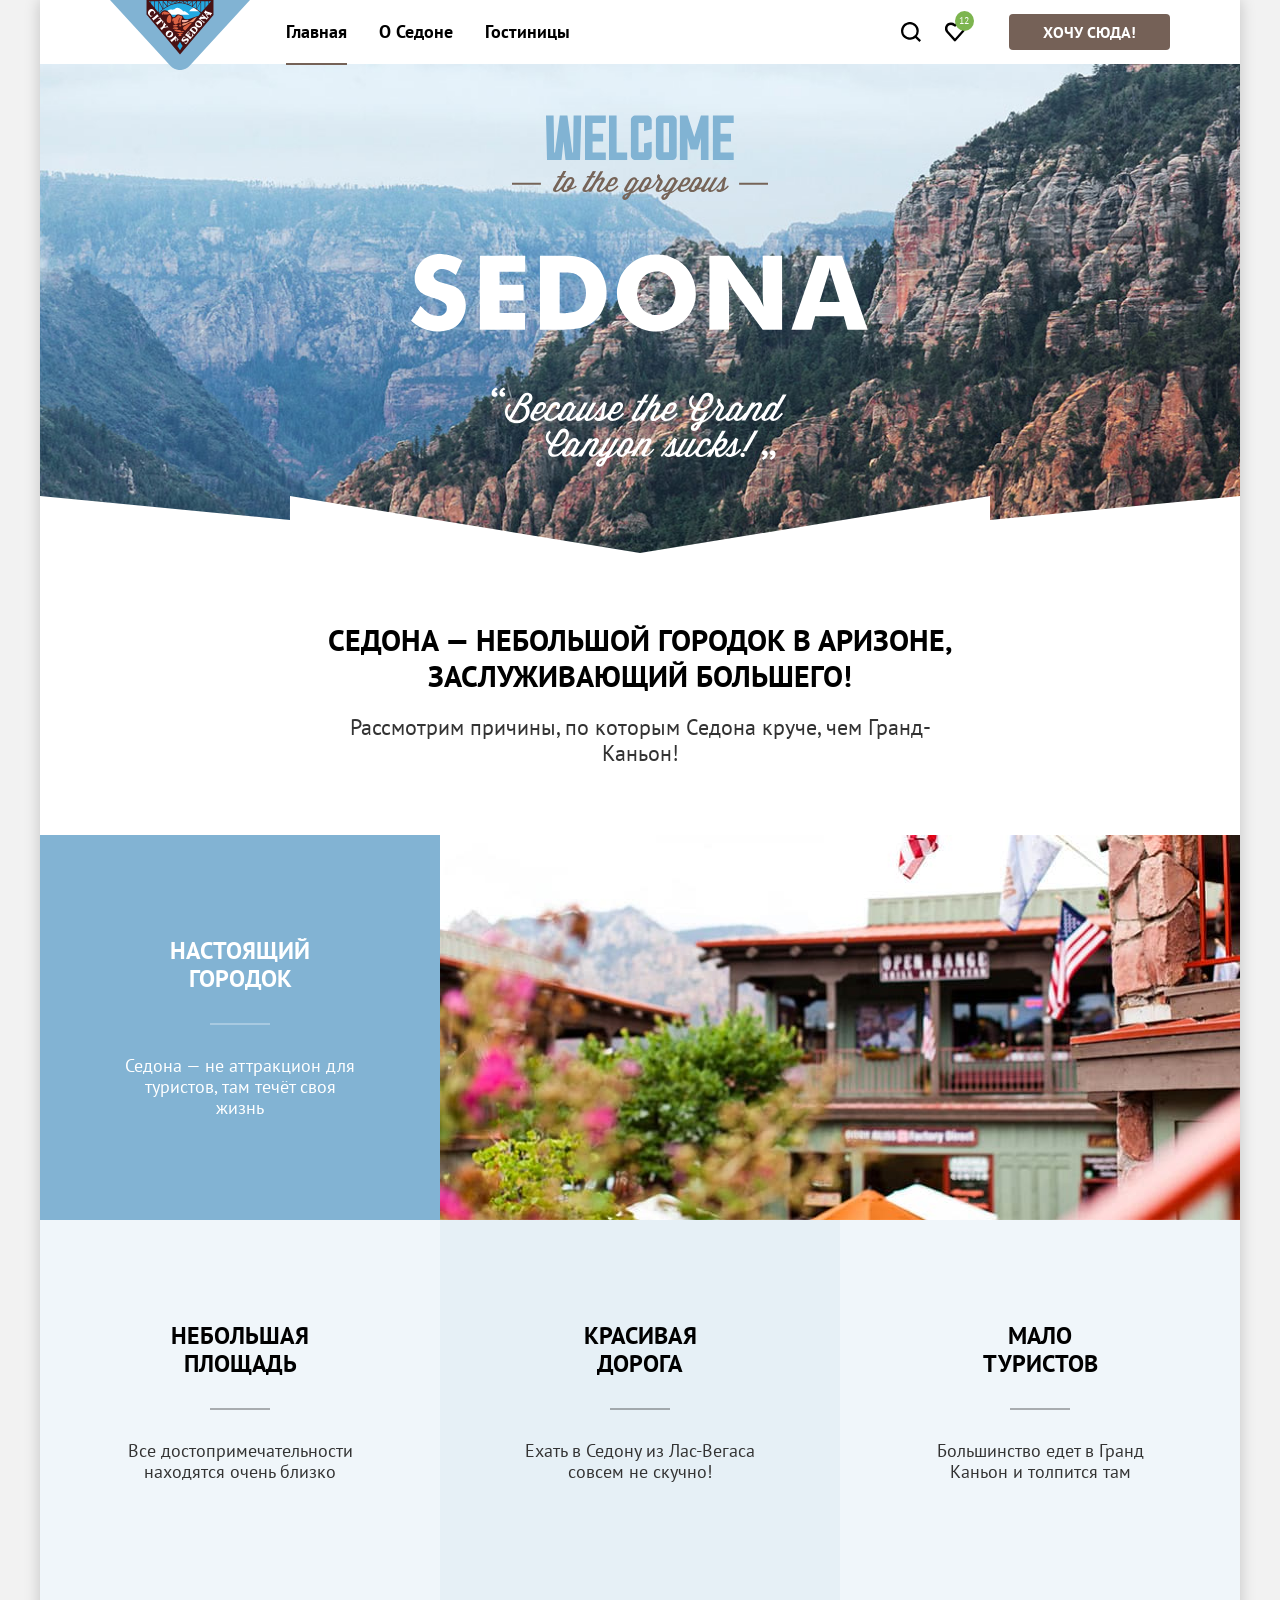
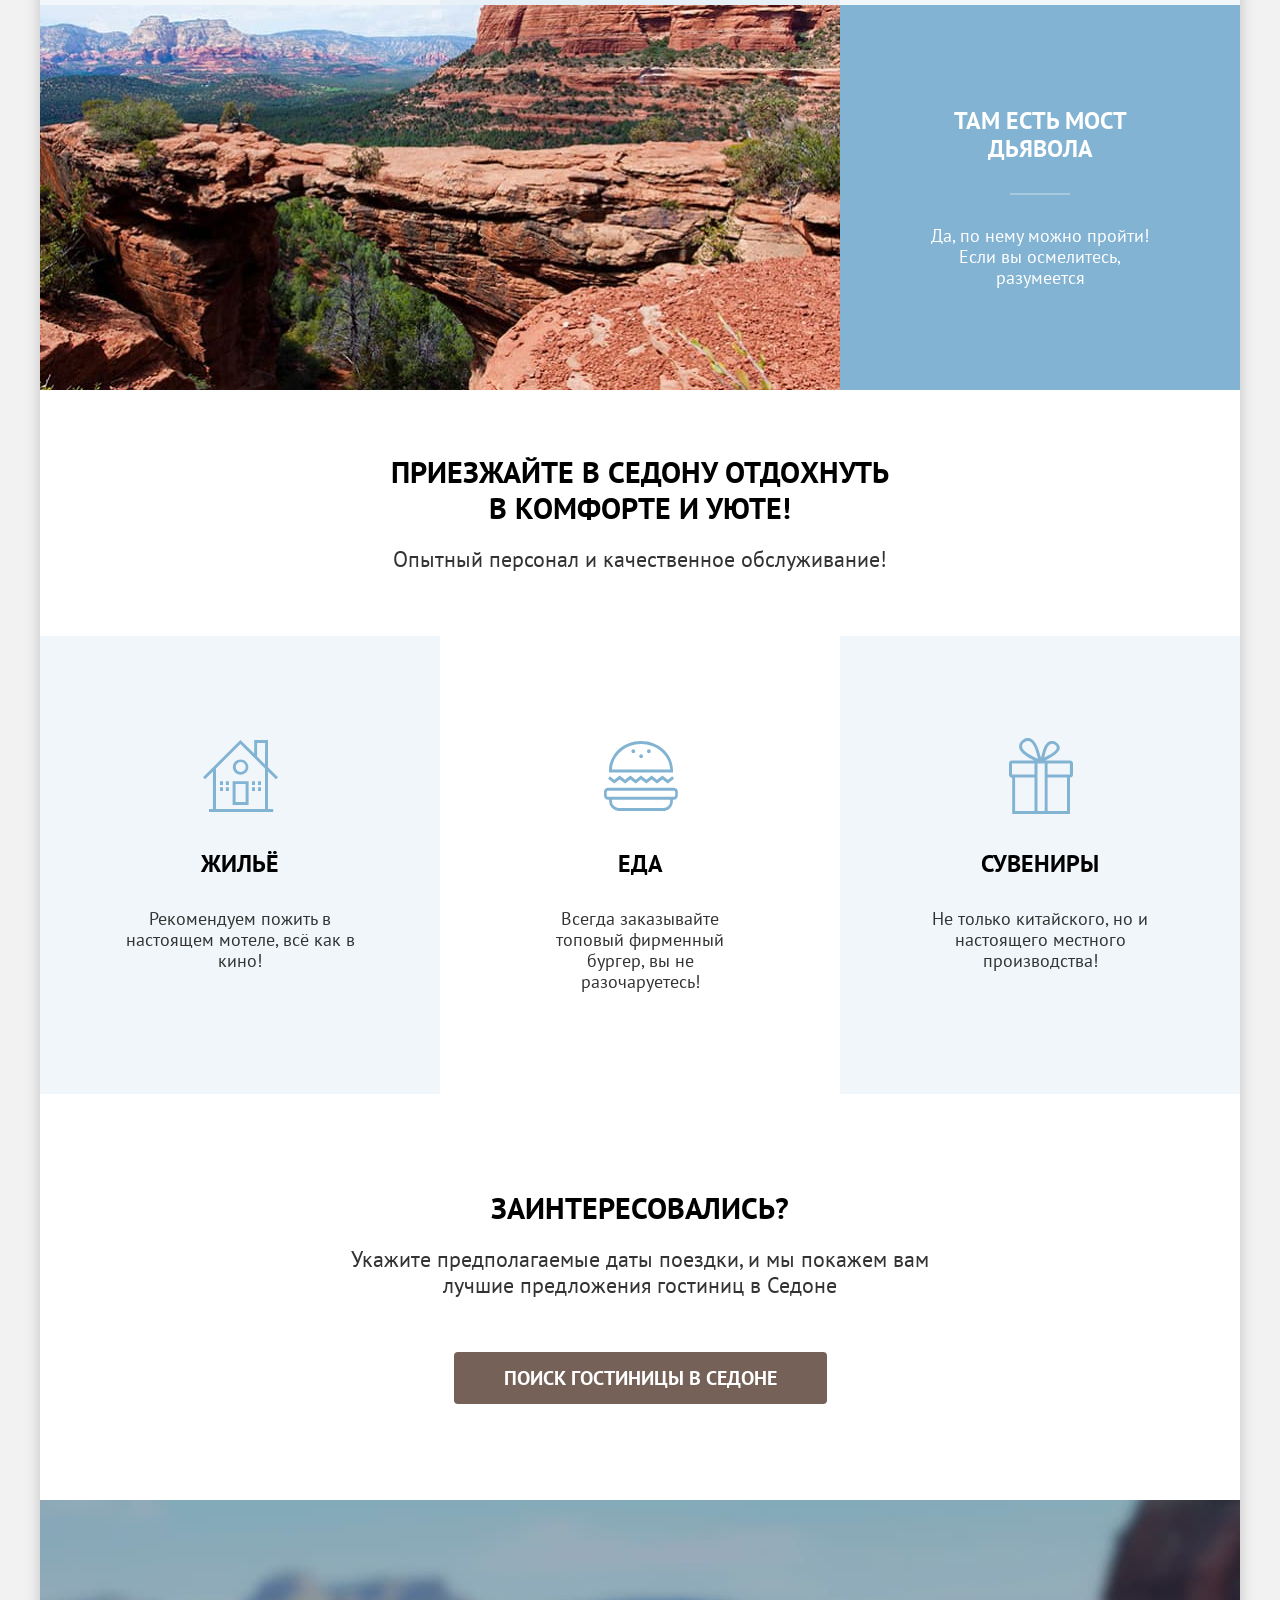
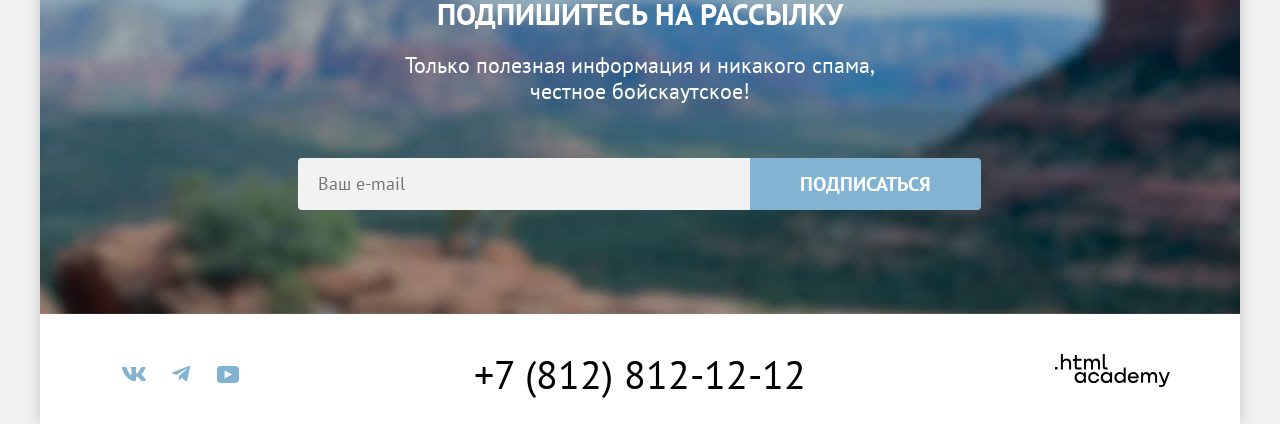
==== index.html @ a14495c9 "Finished form" ====
<!DOCTYPE html>
<html lang="ru">

  <head>
    <meta charset="utf-8">
    <meta name="viewport" content="width=device-width, initial-scale=1.0">
    <link rel="stylesheet" href="styles/styles.css">
    <link rel="icon" href="favicon.ico">
    <title>HTML Academy: Седона</title>
  </head>

  <body>
    <div class="container">
      <header class="main-header" data-test="header">
        <div class="header-logo-nav-wrapper">
          <a class="header-logo" href="index.html" aria-current="page">
            <img class="main-logo" src="images/logo.svg" width="140" height="70" alt="Логотип Седоны">
          </a>
          <nav class="header-nav">
            <ul class="nav-list">
              <li class="nav-item">
                <a class="nav-link nav-item-active" aria-current="page">
                  Главная
                </a>
              </li>
              <li class="nav-item">
                <a class="nav-link" href="#">
                  О Седоне
                </a>
              </li>
              <li class="nav-item">
                <a class="nav-link" href="catalog.html">
                  Гостиницы
                </a>
              </li>
            </ul>
          </nav>
        </div>
        <div class="header-user-menu-wrapper">
          <ul class="header-user-menu-list">
            <li class="user-menu-item">
              <a class="user-menu-item-link search" href="#">
                <span class="visually-hidden">
                  Поиск
                </span>
              </a>
            </li>
            <li class="user-menu-item">
              <a class="user-menu-item-link favorite" href="#">
                <span class="visually-hidden">
                  Избранное
                </span>
                <span class="visually-hidden">Отелей в избранном</span>
                <span class="favorite-count" href="#">
                  12
                </span>
              </a>
            </li>
          </ul>
          <a class="header-btn button" href="#">
            Хочу сюда!
          </a>
        </div>
      </header>
      <main class="main-content" data-test="main">
        <section class="hero" data-test="hero">
          <h1 class="visually-hidden">Седона</h1>
          <img class="hero-img" src="images/welcome.svg" width="458" height="352"
            alt="Welcome to the gorgeous Sedona, because the Grand Canyon sucks!">
        </section>
        <section class="reasons" data-test="advantages">
          <div class="reasons-title-text-wrapper">
            <h2 class="reasons-title title">
              Седона — небольшой городок в Аризоне, заслуживающий большего!
            </h2>
            <p class="reasons-text text">
              Рассмотрим причины, по которым Седона круче, чем Гранд-Каньон!
            </p>
          </div>
          <ul class="reasons-cards">
            <li class="card reasons-card-with-img">
              <div class="reasons-card-with-img-text-wrapper">
                <h3 class="card-title">Настоящий городок</h3>
                <p class="card-text">Седона — не аттракцион для туристов, там течёт своя жизнь</p>
              </div>
              <img class="reason-img" src="images/town-street.jpg" width="800" height="385" alt="Часть улицы городка">
            </li>
            <li class="card">
              <h3 class="card-title">Небольшая площадь</h3>
              <p class="card-text">Все достопримечательности находятся очень близко</p>
            </li>
            <li class="card">
              <h3 class="card-title">Красивая дорога</h3>
              <p class="card-text">Ехать в Седону из Лас-Вегаса совсем не скучно!</p>
            </li>
            <li class="card">
              <h3 class="card-title">Мало туристов</h3>
              <p class="card-text">Большинство едет в Гранд Каньон и толпится там</p>
            </li>
            <li class="card reasons-card-with-img">
              <div class="reasons-card-with-img-text-wrapper">
                <h3 class="card-title">Там есть мост дьявола</h3>
                <p class="card-text">Да, по нему можно пройти! Если вы осмелитесь, разумеется</p>
              </div>
              <img class="reason-img" src="images/hell-bridge.jpg" width="800" height="385"
                alt="Каньон, столовые горы, мост дьявола">
            </li>
          </ul>
        </section>
        <section class="come">
          <div class="come-title-text-wrapper">
            <h2 class="come-title title">
              Приезжайте в Седону отдохнуть в комфорте и уюте!
            </h2>
            <p class="come-text text">
              Опытный персонал и качественное обслуживание!
            </p>
          </div>
          <ul class="come-cards">
            <li class="card">
              <h3 class="card-title advantage-home">Жильё</h3>
              <p class="card-text">Рекомендуем пожить в настоящем мотеле, всё как в кино!</p>
            </li>
            <li class="card">
              <h3 class="card-title advantage-burger">Еда</h3>
              <p class="card-text">Всегда заказывайте топовый фирменный бургер, вы не разочаруетесь!</p>
            </li>
            <li class="card">
              <h3 class="card-title advantage-prize">Сувениры</h3>
              <p class="card-text">Не только китайского, но и настоящего местного производства!</p>
            </li>
          </ul>
        </section>
        <section class="interested" data-test="search">
          <div class="interested-title-text-wrapper">
            <h2 class="interested-title title">
              Заинтересовались?
            </h2>
            <p class="interested-text text">
              Укажите предполагаемые даты поездки, и мы покажем вам лучшие предложения гостиниц в Седоне
            </p>
            <button class="button button-large interested-btn" type="button">
              Поиск гостиницы в Седоне
            </button>
          </div>
        </section>
        <section class="subscription main-subscription" data-test="subscribe">
          <div class="subscription-title-text-wrapper">
            <h2 class="subscription-title title">
              Подпишитесь на рассылку
            </h2>
            <p class="subscription-text text">
              Только полезная информация и никакого спама, честное бойскаутское!
            </p>
          </div>
          <form class="subscription-form" action="https://echo.htmlacademy.ru/" method="post">
            <label class="visually-hidden" for="form-user-mail">
              Почта пользователя
            </label>
            <input class="subscription-mail" type="email" id="form-user-mail" name="email" required
              placeholder="Ваш e-mail">
            <button class="button button-large button-form button-subscription" type="submit">
              Подписаться
            </button>
          </form>
        </section>
      </main>
      <footer class="main-footer" data-test="footer">
        <ul class="footer-social-list">
          <li class="footer-social-item">
            <a class="social-link social-vk" href="https://vk.com/htmlacademy">
              <span class="visually-hidden">VK</span>
            </a>
          </li>
          <li class="footer-social-item">
            <a class="social-link social-telegram" href="https://t.me/htmlacademy">
              <span class="visually-hidden">Telegram</span>
            </a>
          </li>
          <li class="footer-social-item">
            <a class="social-link social-youtube" href="https://www.youtube.com/user/htmlacademyru">
              <span class="visually-hidden">Youtube</span>
            </a>
          </li>
        </ul>
        <a class="footer-phone" href="tel:+78128121212">+7 (812) 812-12-12</a>
        <a class="footer-logo" href="https://htmlacademy.ru/">
          <svg class="html-logo" role="img" aria-label="Логотип HTML-Academy" xmlns="http://www.w3.org/2000/svg" width="115" height="33" fill="none"
            viewBox="0 0 115 33">
            <path
              d="M0 12.9v2.6h2.5v-2.6zM11.6 4.5Q9.2 4.6 8 6.2h-.1V0h-2v15.5h2v-5.3c0-2.1 1.3-3.6 3.3-3.6 1.8 0 2.9 1.4 2.9 3.2v5.7h2V9.4c.1-3-1.8-4.9-4.5-4.9M26.6 4.8h-4.8V1.1h-2v3.8h-1.9v2h1.9v6q0 2.6 2.7 2.7h4.1v-2h-3.7q-1 0-1.1-1.1V6.8h4.8zM41.1 4.6q-2.5 0-3.5 2.1h-.1a4 4 0 0 0-3.4-2.1Q32 4.8 31 6.4h-.1V4.8H29v10.6h2V10c0-2 1-3.5 2.6-3.5q2.3.1 2.4 2.6v6.3h2V9.8c0-2.4 1.4-3.3 2.6-3.3q2.3.1 2.4 2.6v6.3h2V8.9c.1-2.5-1.4-4.3-3.9-4.3M47.8 12.7q0 2.6 2.8 2.7h2v-2h-1.7q-1 0-1.1-1.1V0h-2zM28.9 19.7a5 5 0 0 0-3.9-1.8c-3.1 0-5.4 2.3-5.4 5.6s2.3 5.6 5.4 5.6q2.7-.1 3.8-1.9h.1v1.6h2V18.2h-2zm-3.6 7.4a3.5 3.5 0 0 1-3.6-3.6c0-2 1.4-3.6 3.6-3.6s3.6 1.6 3.6 3.6c0 1.9-1.4 3.6-3.6 3.6M44.2 22c-.5-2.4-2.6-4.1-5.4-4.1a5.4 5.4 0 0 0-5.6 5.6c0 3.1 2.2 5.6 5.6 5.6 2.8 0 4.9-1.8 5.4-4.2h-2.1a3.4 3.4 0 0 1-3.3 2.3 3.5 3.5 0 0 1-3.6-3.6c0-2 1.4-3.6 3.6-3.6q2.5.2 3.3 2.2h2.1zM55.1 19.7a5 5 0 0 0-3.9-1.8c-3.1 0-5.4 2.3-5.4 5.6s2.3 5.6 5.4 5.6q2.7-.1 3.8-1.9h.1v1.6h2V18.2h-2zm-3.6 7.4a3.5 3.5 0 0 1-3.6-3.6c0-2 1.4-3.6 3.6-3.6s3.6 1.6 3.6 3.6c0 1.9-1.5 3.6-3.6 3.6M68.7 19.8a5 5 0 0 0-3.9-1.9c-3.1 0-5.4 2.3-5.4 5.6s2.2 5.6 5.4 5.6q2.6-.1 3.8-1.8h.1v1.5h2V13.4h-2zm-3.6 7.3a3.5 3.5 0 0 1-3.6-3.6c0-2 1.4-3.6 3.6-3.6s3.6 1.6 3.6 3.6c-.1 2-1.5 3.6-3.6 3.6M78.3 17.9a5.4 5.4 0 0 0-5.5 5.6c0 3 2.1 5.6 5.5 5.6 2.5 0 4.5-1.3 5.2-3.6h-2.1q-.8 1.6-3 1.6c-1.9 0-3.3-1.3-3.4-2.9h8.8c.2-3.6-2-6.3-5.5-6.3m0 1.9q2.7.1 3.3 2.6h-6.5a3 3 0 0 1 3.2-2.6M98.2 17.9a4 4 0 0 0-3.6 2h-.1q-1-1.9-3.4-2-2.2 0-3.1 1.8v-1.5h-1.9v10.6h2v-5.4q.1-3.2 2.6-3.5 2.3.1 2.4 2.6v6.3h2v-5.6c0-2.4 1.4-3.3 2.6-3.3q2.3.1 2.4 2.6v6.3h2v-6.5c.1-2.6-1.4-4.4-3.9-4.4M109.4 27l-3.6-8.9h-2.2l4.8 11.6q-.3 1.3-1.7 1.2h-2.5v2h2.5q2.6 0 3.5-2.6l4.7-12.2h-2.1z" />
          </svg>
        </a>
      </footer>
    </div>
  </body>

</html>
---- styles/styles.css ----
@font-face {
  font-family: "PT sans";
  font-style: normal;
  font-weight: 400;
  src: url("../fonts/ptsans-400.woff2") format("woff2");
  font-display: swap;
}

@font-face {
  font-family: "PT sans";
  font-style: normal;
  font-weight: 700;
  src: url("../fonts/ptsans-700.woff2") format("woff2");
  font-display: swap;
}

*,
*::before,
*::after {
  box-sizing: border-box;
}

.visually-hidden {
  position: absolute;
  width: 1px;
  height: 1px;
  margin: -1px;
  border: 0;
  padding: 0;
  white-space: nowrap;
  clip-path: inset(100%);
  clip: rect(0 0 0 0);
  overflow: hidden;
}

img {
  max-width: 100%;
  height: auto;
  object-fit: contain;
}

html {
  height: 100%;
}

body {
  margin: 0;
  height: 100%;
  font-family: "PT sans", sans-serif;
  font-size: 18px;
  line-height: 21px;
  color: #000000;
  background-color: #f2f2f2;
}

.container {
  min-height: 100%;
  margin: 0 auto;
  width: 1200px;
  background-color: #ffffff;
  display: flex;
  flex-direction: column;
  box-shadow: 0 0 15px 0 rgba(0, 0, 0, 0.2);

}

.header-nav {
  display: flex;
  align-items: center;
}

.main-header {
  display: flex;
  padding-left: 70px;
  padding-right: 70px;
  justify-content: space-between;
}

.header-logo-nav-wrapper {
  display: flex;
  gap: 20px;
}

.header-logo {
  position: relative;
  display: block;
  width: 140px;
  height: 64px;
}

.header-logo:hover {
  opacity: 0.6;
}

.header-logo:focus {
  opacity: 0.6;
}

.header-logo:active {
  opacity: 0.6;
}

.header-user-menu-wrapper {
  display: flex;
  gap: 20px;
}

.main-content {
  flex-grow: 1;
}

.nav-list {
  display: flex;
  list-style: none;
  margin: 0;
  padding: 0;
  flex-wrap: wrap;
  max-width: 600px;
}

.header-user-menu-list {
  display: flex;
  list-style: none;
  margin: 0;
  padding: 0;
  flex-wrap: wrap;
  min-width: 100px;
}

.user-menu-item-link {
  display: block;
  min-height: 64px;
  min-width: 44px;
  background-size: 20px 20px;
  background-repeat: no-repeat;
  background-position: 50% 50%;
  transition: background-color 0.5s ease;
}

.user-menu-item-link:hover {
  background-color: rgba(117, 97, 87, 0.1);
}

.user-menu-item-link:hover .favorite-count {
  transform: scale(1.5);
}

.search {
  background-image: url("../images/icons/search.svg");
}

.favorite {
  background-image: url("../images/icons/heart.svg");
  position: relative;
}

.nav-link {
  display: inline-block;
  overflow-wrap: break-word;
  line-height: 24px;
  color: #000000;
  font-weight: 700;
  text-align: center;
  text-decoration: none;
  background-color: #ffffff;
  padding: 20px 16px 20px 16px;
  cursor: pointer;
  max-width: 100%;
  transition: background-color 0.5s ease;
}

.nav-link:hover {
  background-color: rgba(117, 97, 87, 0.1);
}

.nav-link:active {
  color: rgba(117, 97, 87, 0.1);
}

.nav-item {
  max-width: 100%;
}

.nav-item-active {
  position: relative;
}

.nav-item-active::after {
  content: "";
  position: absolute;
  right: 16px;
  bottom: -1px;
  left: 16px;
  height: 2px;
  background-color: #756257;
}

.favorite {
  text-decoration: none;
}

.search {
  text-decoration: none;
}

.favorite-count {
  display: inline-block;
  font-weight: 400;
  font-size: 10px;
  line-height: 10px;
  text-align: center;
  color: #ffffff;
  background-color: #7db54f;
  position: absolute;
  padding: 5px 5px 5px 4px;
  top: 11px;
  right: 3px;
  border-radius: 50%;
  transition: transform 0.2s ease;
}

.button {
  display: block;
  font-family: inherit;
  font-weight: 700;
  font-size: 16px;
  line-height: 20px;
  text-align: center;
  text-transform: uppercase;
  color: #ffffff;
  text-decoration: none;
  background-color: #756157;
  border: none;
  border-radius: 4px;
  cursor: pointer;
  min-height: 36px;
  padding: 8px;
  word-break: break-all;
}

.button:hover {
  background-color: #615048;
}

.button:focus {
  background-color: #615048;
}

.button:active {
  color: rgba(255, 255, 255, 0.3);
;
}

.header-btn {
  margin-top: 14px;
  margin-bottom: 14px;
  align-self: flex-start;
  padding: 8px 34px;
  max-width: 300px;
}

.button-form {
  background-color: #82b3d3;
}

.button-form:hover {
  background-color: #68a2ca;
}

.button-form:focus {
  background-color: #68a2ca;
}


.button-color-added {
  background-color: #7db54f;
}

.reset-button-color-form {
  background-color: transparent;
}

.reset-button-color-form:hover {
  background-color: transparent;
  opacity: 60%;
}

.reset-button-color-form:focus {
  background-color: transparent;
}

.reset-button-color-form:active {
  background-color: transparent;
  opacity: 30%;
}

.button-large {
  font-size: 20px;
  line-height: 36px;
  min-height: 52px;
}

.hero {
  background-image:
    url("../images/hero-decor.svg"),
    url("../images/hero-bg.jpg");
  color: #ffffff;
  background-color: #000000;
  background-repeat: no-repeat;
  background-size: 100% auto, cover;
  background-position: bottom center, center;
  padding-top: 51px;
  text-align: center;
  padding-bottom: 82px;
}

.hero-img {
  width: 458px;
  height: 352px;
}

.title {
  margin: 0;
  margin-bottom: 20px;
  font-weight: 700;
  font-size: 30px;
  line-height: 36px;
  text-align: center;
  text-transform: uppercase;
}

.text {
  margin: 0;
  font-weight: 400;
  font-size: 22px;
  line-height: 26px;
  text-align: center;
  color: #333333;
}

.card {
  width: 400px;
  padding: 102px 85px 102px 85px;
  background-color: #82b3d3;
  min-height: 385px;
}

.card-title {
  margin: 0 auto 30px auto;
  font-weight: 700;
  font-size: 24px;
  line-height: 28px;
  text-align: center;
  text-transform: uppercase;
  max-width: 175px;
}

.card-title::after {
  content: "";
  display: block;
  width: 60px;
  height: 2px;
  background-color: currentColor;
  opacity: 30%;
  margin: 30px auto 0 auto;
}

.card-text {
  color: #333333;
  font-weight: 400;
  text-align: center;
  margin: 0;
}

.reasons-title-text-wrapper {
  width: 651px;
  margin: 0 auto;
  padding-top: 69px;
  padding-bottom: 69px;
}

.reasons-card-with-img {
  padding: 0;
  width: 100%;
  display: flex;
}

.reasons-card-with-img-text-wrapper {
  padding: 102px 85px 102px 85px;
}

.reason-img {
  display: block;
  width: 800px;
  height: 385px;
}

.reasons-cards {
  display: flex;
  flex-wrap: wrap;
  list-style: none;
  margin: 0;
  padding: 0;
}

.reasons-cards li:nth-child(even) {
  background-color: rgba(131, 179, 211, 0.12);
}

.reasons-cards li:nth-child(odd) {
  background-color: rgba(131, 179, 211, 0.2);
}

.reasons-cards li.reasons-card-with-img {
  background-color: #82B3D3;
}

.reasons-card-with-img-text-wrapper .card-text,
.reasons-card-with-img-text-wrapper {
  color: #ffffff;
}

.reasons-cards li:nth-child(even of .reasons-card-with-img) {
  flex-direction: row-reverse;
}

.come-title-text-wrapper {
  margin: 0 auto;
  padding-top: 64px;
  padding-bottom: 64px;
  width: 505px;
}

.come-cards {
  display: flex;
  flex-wrap: wrap;
  list-style: none;
  margin: 0;
  padding: 0;
}

.come-cards li:nth-child(odd) {
  background-color: rgba(131, 179, 211, 0.12);
}

.come-cards li:nth-child(even) {
  background-color: #ffffff;
}

.come-cards .card-title::before {
  content: "";
  display: inline-block;
  min-height: 76px;
  width: 100%;
  background-color: rgba(131, 179, 211, 1);
  mask-repeat: no-repeat;
  mask-position: center;
  margin-bottom: 30px;
}

.advantage-home::before {
  mask-image: url("../images/icons/advantage-home.svg");
}

.advantage-burger::before {
  mask-image: url("../images/icons/advantage-burger.svg");
}

.advantage-prize::before {
  mask-image: url("../images/icons/advantage-prize.svg");
}

.come-cards .card-title::after {
  content: "";
  display: none;
}

.interested-title-text-wrapper {
  width: 592px;
  margin: 0 auto;
}

.interested {
  padding-top: 96px;
  padding-bottom: 96px;
}

.interested-text {
  margin-bottom: 54px;
}

.interested-btn {
  margin: inherit;
  padding: 8px 50px;
  cursor: pointer;
}

.subscription {
  background-size: cover;
  color: #000000;
  background-color: #ffffff;
  background-repeat: no-repeat;
  padding: 96px 0 104px 0;
}

.subscription-title-text-wrapper {
  width: 475px;
  margin-left: auto;
  margin-right: auto;
  margin-bottom: 54px;
}

.subscription-title {
  color: #000000;
}

.subscription-text {
  color: #333333;
}

.subscription-form {
  margin: 0 auto;
  width: 684px;
  display: flex;
}

.subscription-mail {
  font-family: inherit;
  font-weight: 400;
  font-size: 18px;
  line-height: 24px;
  width: 452px;
  border-radius: 0;
  border-top-left-radius: 4px;
  border-bottom-left-radius: 4px;
  padding-left: 20px;
  padding-bottom: 14px;
  padding-top: 14px;
  border: 0;
  background-color: #f2f2f2;
  flex-shrink: 0;
}

.subscription-mail:hover {
  background-color: #e5e5e5;
}

.subscription-mail:focus {
  background-color: #e5e5e5;
}

.button-subscription {
  padding: 8px 50px;
  border: 0;
  border-radius: 0;
  border-top-right-radius: 4px;
  border-bottom-right-radius: 4px;
}

.main-subscription {
  background-image: url("../images/subscribe-bg.jpg");
  color: #ffffff;
  background-color: #000000;
  background-repeat: no-repeat;
  background-size: cover;
  background-position: center;
}

.main-subscription .subscription-title {
  color: #ffffff;
}

.main-subscription .subscription-text {
  color: #ffffff;
}

.form-btn {
  font-size: 20px;
  line-height: 36px;
  color: #ffffff;
  font-family: inherit;
  font-weight: 700;
  text-align: center;
  text-transform: uppercase;
}

.main-footer {
  display: grid;
  grid-template-columns: 1fr auto 1fr;
  padding-left: 70px;
  padding-right: 70px;
  padding-top: 40px;
  padding-bottom: 30px;
}

.footer-social-list {
  list-style: none;
  margin: 0;
  padding: 0;
  display: flex;
  flex-wrap: wrap;
}

.social-link {
  display: block;
  width: 48px;
  height: 40px;
  color: #83b3d3;
}

.social-link::before {
  content: "";
  display: block;
  width: 48px;
  height: 40px;
  background-color: currentColor;
  mask-position: center;
  mask-repeat: no-repeat;
}

.social-link:hover {
  color: #68a2ca;
}

.social-link:focus {
  color: #68a2ca;
}

.social-link:active {
  color: rgba(104, 162, 202, 0.3);
}

.social-vk::before {
  mask-image: url("../images/social/vk.svg");
}

.social-telegram::before {
  mask-image: url("../images/social/telegram.svg");
}

.social-youtube::before {
  mask-image: url("../images/social/youtube.svg");
}

.footer-social-item {
  width: 47px;
  height: 40px;
}

.footer-phone {
  color: #000000;
  text-decoration: none;
  font-weight: 400;
  font-size: 40px;
  line-height: 40px;
  text-align: center;
  text-transform: uppercase;
}

.footer-phone:hover {
  color: #756157;
}

.footer-phone:focus {
  color: #756157;
}

.footer-phone:active {
  color: rgba(117, 97, 87, 0.3);
}

.footer-logo {
  color: inherit;
  display: inline-block;
  justify-self: end;
}

.footer-logo:hover {
  color: #756157;
}

.footer-logo:focus {
  color: #756157;
}

.footer-logo:active {
  color: rgba(117, 97, 87, 0.3);
}

.html-logo {
  fill: currentColor;
}

.hotels {
  background-image: url("../images/catalog-filters-bg.jpg");
  color: #ffffff;
  background-color: #000000;
  background-repeat: no-repeat;
  background-size: cover;
  background-position: center;
  padding: 35px 70px 70px 70px;
}

.hotels-title {
  font-weight: 700;
  font-size: 60px;
  line-height: 78px;
  margin: 0;
  margin-bottom: 8px;
}

.catalog-breadcrumbs {
  color: #ffffff;
  text-decoration: none;
  font-size: 16px;
  list-style: none;
  margin: 0;
  padding: 0;
  display: flex;
  flex-wrap: wrap;
  margin-bottom: 40px;
}

.catalog-breadcrumbs-link {
  display: inline-block;
  font-family: inherit;
  font-weight: 400;
  font-size: 16px;
  line-height: 21px;
}

.catalog-breadcrumbs-item {
  display: flex;
  align-items: center;
}

.catalog-breadcrumbs-item:not(:last-child)::after {
  content: "";
  display: inline-block;
  width: 8px;
  height: 20px;
  background-color: currentColor;
  mask-image: url("../images/icons/arrow-right.svg");
  mask-repeat: no-repeat;
  mask-position: center;
  margin: 0 10px;
}

.catalog-breadcrumbs-link:not([aria-current="page"]):hover {
  opacity: 70%;
}

.catalog-breadcrumbs-link:not([aria-current="page"]):focus {
  opacity: 70%;
}

.catalog-breadcrumbs-link:not([aria-current="page"]):active {
  opacity: 70%;
}

.catalog-breadcrumbs-item:first-child .catalog-breadcrumbs-link {
  width: 13px;
  height: 15px;
  background-color: #ffffff;
  mask-image: url("../images/icons/home.svg");
  mask-repeat: no-repeat;
  mask-position: center;
}

.catalog-form-filters {
  display: flex;
  flex-wrap: wrap;
  gap: 70px;
}

.catalog-filter-items-title {
  font-weight: 700;
  font-size: 20px;
  line-height: 24px;
  text-transform: capitalize;
  margin-bottom: 32px;
}

.catalog-form-filters .catalog-price-range-wrapper {
  width: 288px;
  display: grid;
  grid-template-columns: 1fr 1fr;
  gap: 0 2px;
}

.catalog-price-input {
  width: 100%;
  appearance: textfield;
  padding: 12px 40px 12px 20px;
  background-color: #f2f2f2;
  border: none;
}

.catalog-price-input:hover::-webkit-inner-spin-button,
.catalog-price-input:hover::-webkit-outer-spin-button {
    -webkit-appearance: none;
    margin: 0;
}

.catalog-price-input:hover {
  background-color: #e5e5e5;
}

.catalog-price-input:focus {
  background-color: #e5e5e5;
}

.catalog-price-range {
  font-weight: 400;
  line-height: 24px;
  position: relative;
}

.catalog-price-range span {
  position: absolute;
  font-family: inherit;
  font-style: normal;
  font-size: 18px;
  color: rgba(0, 0, 0, 0.3);
  right: 20px;
  transform: translateY(50%);
}

.input-min-price {
  border-top-left-radius: 4px;
  border-bottom-left-radius: 4px;
}

.input-max-price {
  border-top-right-radius: 4px;
  border-bottom-right-radius: 4px;
}

.price-range {
  grid-column: 1 / -1;
  margin-top: 36px;
  width: 100%;
  position: relative;
}

.price-range::before {
  position: absolute;
  width: 100%;
  content: "";
  height: 4px;
  background-color: rgba(255, 255, 255, 0.3);
}

.price-selected-interval {
  position: absolute;
  height: 4px;
  background-color: #ffffff;
  display: flex;
  align-items: center;
}

.range-toggle {
  position: absolute;
  width: 20px;
  height: 20px;
  border-radius: 5px;
  border: none;
  background-color: #ffffff;
}

.range-toggle:hover {
  cursor: col-resize;
  box-shadow: 0 4px 10px 0 rgba(0, 0, 0, 0.25);
}

.range-toggle:active {
  border: 2px solid rgba(131, 179, 211, 1);
  box-shadow: 0 4px 10px 0 rgba(0, 0, 0, 0.25);
}

.toggle-min {
  left: 0;
}

.toggle-max {
  right: 0;
}

.catalog-filter-item {
  font-weight: 400;
  font-size: 18px;
  line-height: 23px;
  display: flex;
  align-items: flex-start;
  position: relative;
}

.catalog-filter-item input {
  appearance: none;
  margin-right: 16px;
}

.catalog-filter-item:has(input[type="checkbox"])::before {
  content: "";
  display: none;
  position: absolute;
  width: 12px;
  height: 10px;
  border-radius: 50%;
  left: 8px;
  top: 8px;
  mask-image: url("../images/icons/form-checked.svg");
  background-color: #3f5e72;
}

.catalog-filter-item:has(input[type="checkbox"]:checked)::before {
  display: block;
}

.catalog-filter-item:has(input[type="radio"])::before {
  content: "";
  display: none;
  position: absolute;
  width: 10px;
  height: 10px;
  border-radius: 50%;
  left: 10px;
  top: 8px;
  background-color: #3f5e72;
}

.catalog-filter-item:has(input:disabled) {
  color: darkgray;
}

.catalog-filter-item:has(input[type="radio"]:checked)::before {
  display: block;
}

.catalog-filter-item:has(input:disabled) input {
  background-color: darkgray;
}

.catalog-filter-item:not(:has(input:disabled)):active {
  opacity: 30%;
}

.catalog-filter-item:not(:has(input:disabled)):hover {
  opacity: 60%;
}

.catalog-filter-checkbox {
  width: 20px;
  height: 20px;
  border-radius: 4px;
  background-color: #ffffff;
  flex-shrink: 0;
}

.catalog-filter-radio {
  width: 20px;
  height: 20px;
  border-radius: 50%;
  background-color: #ffffff;
  flex-shrink: 0;
}

.catalog-filter-items {
  border: none;
  display: flex;
  flex-direction: column;
  justify-content: flex-start;
  gap: 16px;
  margin: 0;
  padding: 0;
  max-width: 288px;
}

.catalog-filter-items:nth-child(2) {
  margin-right: auto;
}

.catalog-filter-items input[type="number"] {
  font-family: inherit;
  font-weight: 700;
  font-size: 18px;
}

.catalog-form-btn-wrapper {
  display: flex;
  flex-direction: column;
  gap: 32px;
  margin-top: 56px;
}

.catalog-form-btn-wrapper button {
  width: 191px;
}

.catalog-submit-btn {
  font-size: 16px;
  line-height: 20px;
}

.catalog-reset-btn {
  font-size: 16px;
  line-height: 20px;
  border: none;
  background-color: transparent;
}

.catalog-sort {
  font-family: inherit;
  font-weight: 400;
  font-size: 18px;
  line-height: 21px;
  width: 292px;
  height: 49px;
  padding-left: 20px;
  appearance: none;
  background-color: #ffffff;
  border: 2px solid #e5e5e5;
  border-radius: 4px;
  background-image: url("../images/icons/arrow-bottom.svg");
  background-repeat: no-repeat;
  background-position: right 20px center;
}

.catalog-sort:hover {
  border: 2px solid #68a2ca;
}

.hotels-found {
  padding: 50px 70px 60px 70px;
}

.hotels-found-header {
  display: flex;
  justify-content: space-between;
  align-items: center;
  gap: 70px;
}

.hotel-list-item p {
  margin: 0;
}

.hotel-list-item-img {
  width: 300px;
  height: 212px;
  margin-bottom: 16px;
}

.display-types {
  display: flex;
  flex-wrap: wrap;
  gap: 8px;
  margin: 0;
  padding: 0;
  list-style: none;
}

.hotels-list {
  margin: 0;
  list-style: none;
  display: grid;
  gap: 20px;
  grid-template-columns: 1fr 1fr 1fr;
  border-bottom: 1px solid #E5E5E5;
  padding: 40px 0 40px 0;
}

.hotel-list-item {
  display: flex;
  flex-direction: column;
  padding: 20px;
  border: 1px solid #e5e5e5;
  border-radius: 4px;
}

.hotel-info-wrapper {
  display: grid;
  grid-template-columns: 1fr 1fr;
  column-gap: 20px;
  row-gap: 16px;
  flex-grow: 1;
  grid-template-rows: 1fr auto;
}

.display-card .hotel-price {
  grid-column: 1 / -1;
  color: #333333;
  gap: 20px;
  display: grid;
  grid-template-columns: 1fr 1fr;
}

.hotel-details {
  align-self: start;
}

.hotel-add-favorites {
  align-self: start;
}

.hotel-price-value-wrapper {
  text-align: right;
}

.hotels-found-title {
  text-align: left;
  margin-bottom: 0;
  margin-right: auto;
}

.rating-stars {
  background-color: #83b3d3;
  mask-image: url("../images/icons/star.svg");
  mask-position: left;
  mask-repeat: space no-repeat;
  max-width: 96px;
}

.rating {
  word-break: break-word;
}

.rating-stars-1 {
  width: 24px;
}

.rating-stars-2 {
  width: 42px;
}

.rating-stars-3 {
  width: 60px;
}

.rating-stars-4 {
  width: 78px;
}

.rating-stars-5 {
  width: 96px;
}

.display-type-btn {
  display: block;
  height: 48px;
  width: 48px;
  border: 2px solid #e5e5e5;
  border-radius: 4px;
  background-repeat: no-repeat;
  background-position: 50% 50%;
}

.display-type-btn:hover {
  border: 2px solid #000000;
}

.display-type-btn:active {
  border: 2px solid #000000;
}

.display-type-active {
  border: 2px solid #000000;
  border-radius: 4px;
}

.display-type-tile {
  background-image: url("../images/icons/display-huge.svg");
}

.display-type-card {
  background-image: url("../images/icons/disaplay-card.svg");
}

.display-type-list {
  background-image: url("../images/icons/display-list.svg");
}

.hotel-title {
  font-weight: 700;
  font-size: 24px;
  line-height: 28px;
  margin: 0;
  grid-column: 1 / -1;
}

.favorite-added {
  background-color: #7db54f;
}

.favorite-added:hover {
  background-color: #6c9e42;
}

.favorite-added:focus {
  background-color: #6c9e42;
}

.favorite-added:active {
  color: rgba(255, 255, 255, 0.3);
}

.rating {
  font-weight: 400;
  font-size: 16px;
  line-height: 20px;
  text-align: center;
  text-transform: uppercase;
  background-color: #f2f2f2;
  border-radius: 4px;
  min-height: 36px;
  padding: 8px;
}

.pagination {
  display: flex;
  flex-wrap: wrap;
  margin: 0;
  padding: 40px 0 0 0;
  list-style: none;
  gap: 8px;
}

.pagination-item {
  display: flex;
  align-items: center;
  justify-content: center;
  color: #ffffff;
  background-color: #82b3d3;
  font-family: inherit;
  font-weight: 700;
  font-size: 20px;
  line-height: 36px;
  text-align: center;
  text-transform: uppercase;
  text-decoration: none;
  padding: 12px 18px;
  border-radius: 4px;
  min-width: 60px;
}

.pagination-item:not(.pagination-item-active):hover {
  background-color: rgba(104, 162, 202, 1);
}

.pagination-item:not(.pagination-item-active):focus {
  background-color: rgba(104, 162, 202, 1);
}

.pagination-item:not(.pagination-item-active):active {
  color: rgba(255, 255, 255, 0.3);
}

.pagination-item-active {
  color: #000000;
  background-color: #f2f2f2;
}

.pagination-points {
  width: 60px;
  height: 60px;
  display: flex;
  align-items: center;
  justify-content: center;
  font-weight: 400;
  font-size: 22px;
  line-height: 26px;
  text-align: center;
}
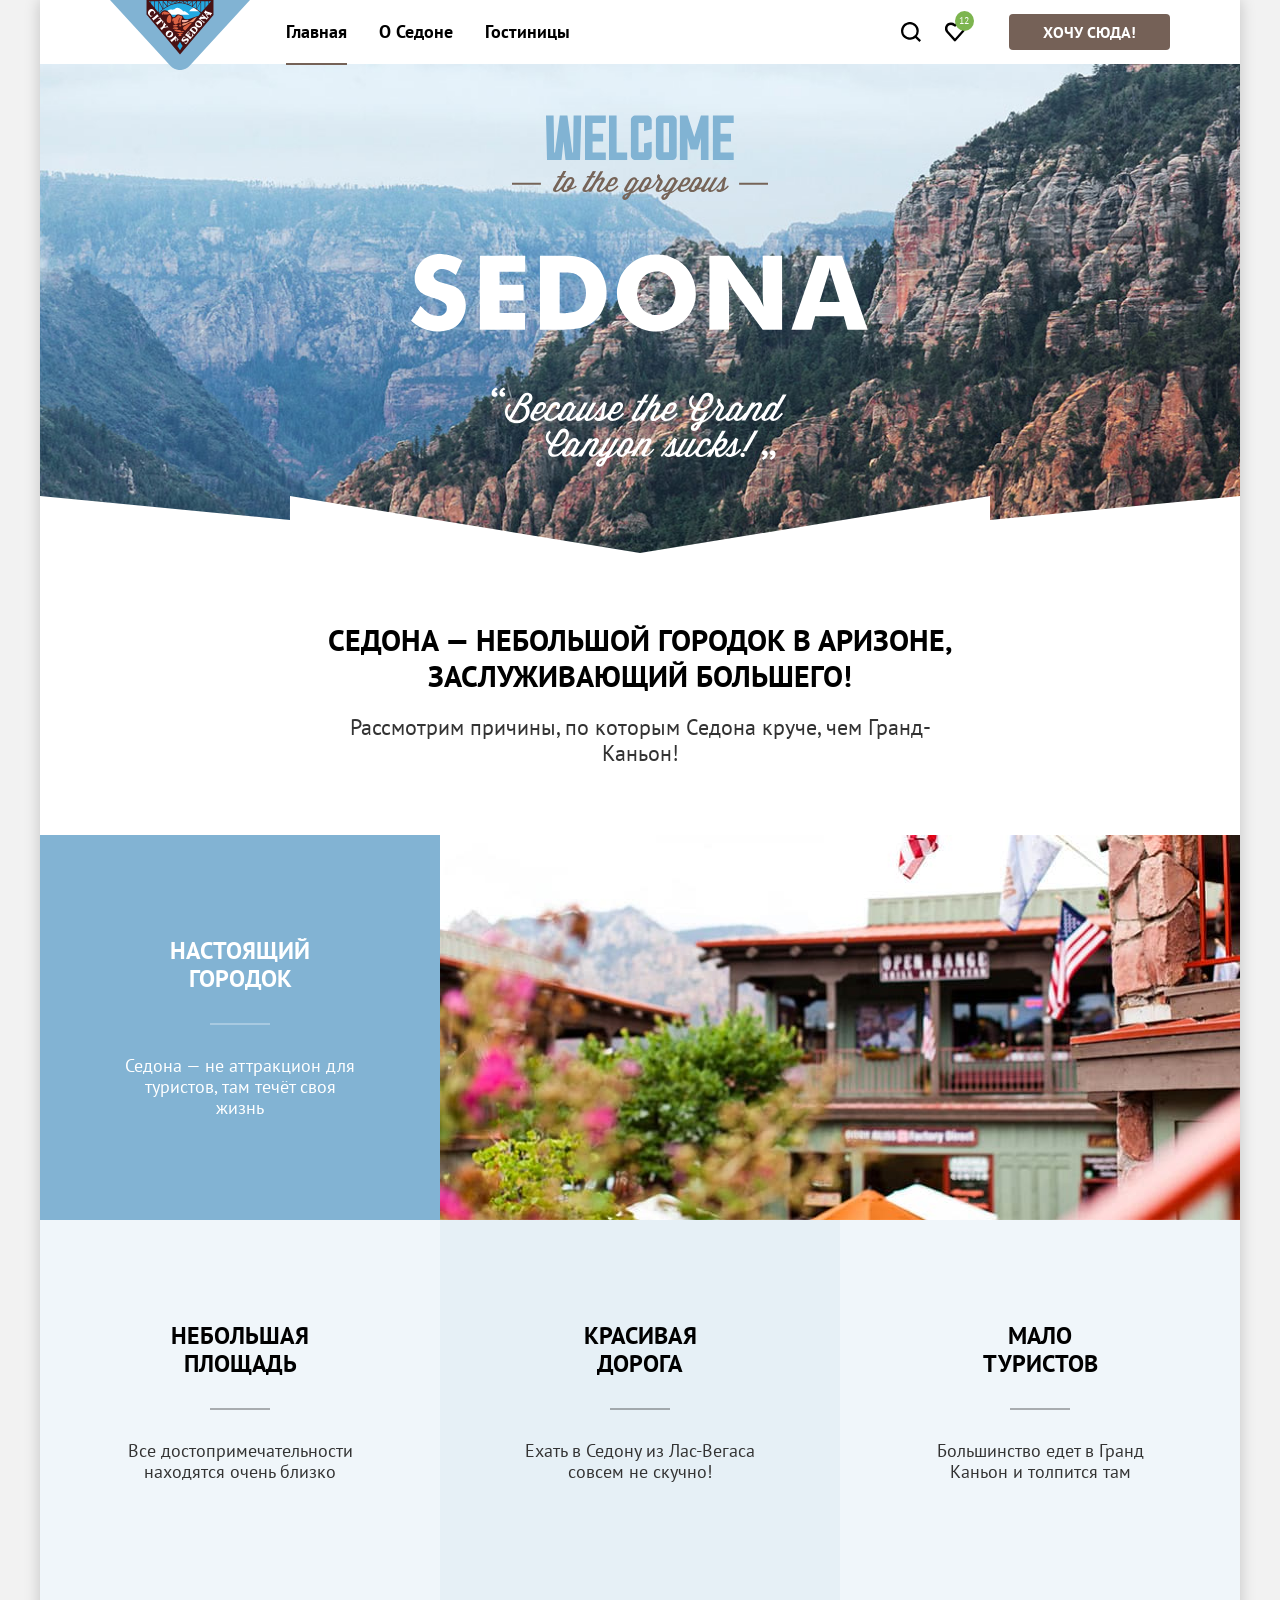
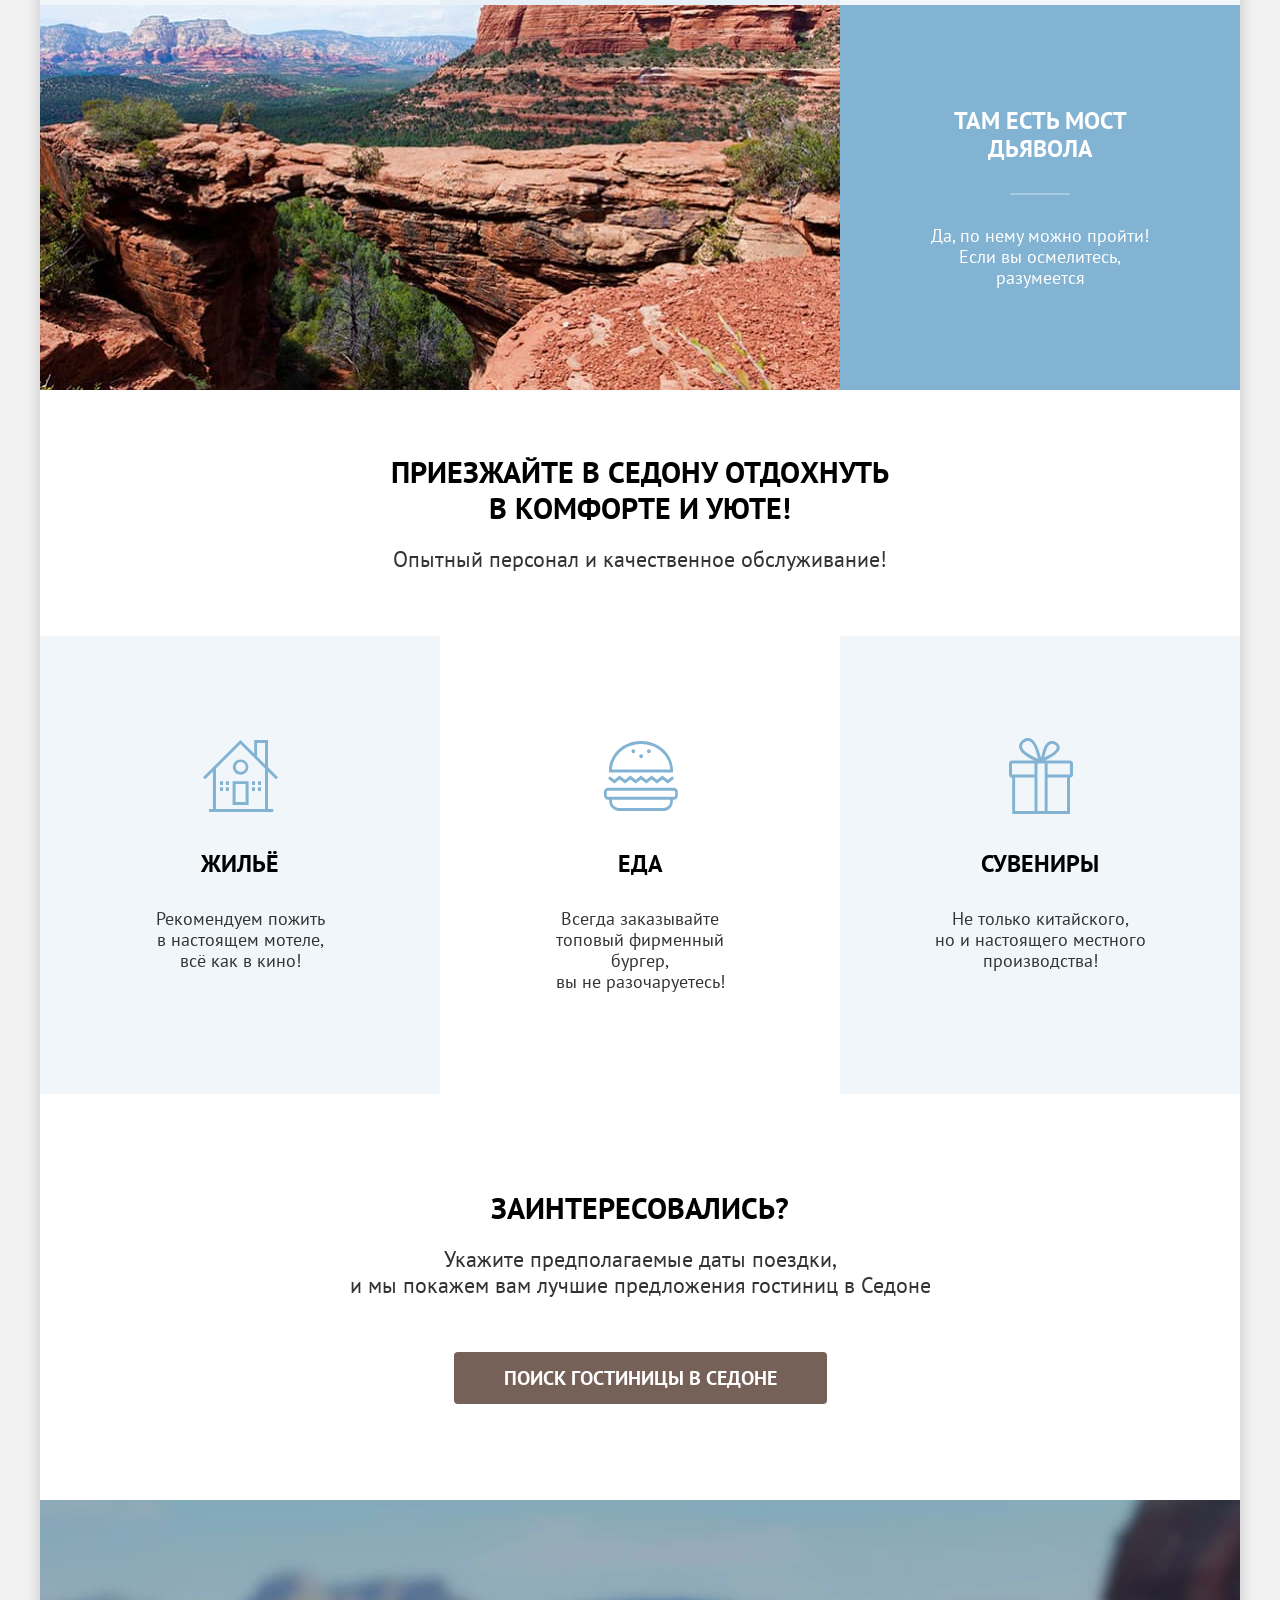
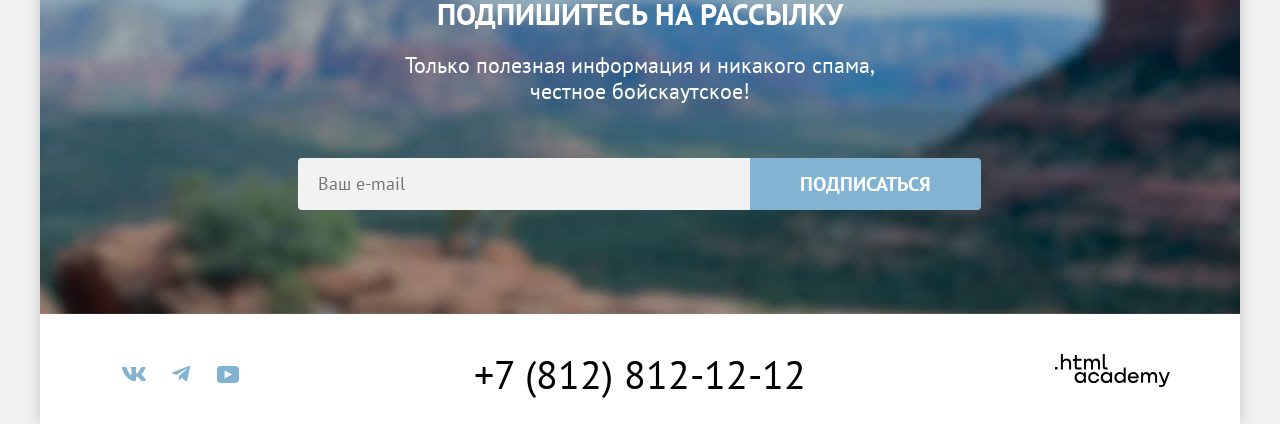
==== commit b584a60b: "Add files via upload" ====
--- a/index.html
+++ b/index.html
@@ -51,7 +51,7 @@
                   Избранное
                 </span>
                 <span class="visually-hidden">Отелей в избранном</span>
-                <span class="favorite-count" href="#">
+                <span class="favorite-count">
                   12
                 </span>
               </a>
@@ -117,17 +117,35 @@
             </p>
           </div>
           <ul class="come-cards">
-            <li class="card">
+            <li class="come-card card">
               <h3 class="card-title advantage-home">Жильё</h3>
-              <p class="card-text">Рекомендуем пожить в настоящем мотеле, всё как в кино!</p>
-            </li>
-            <li class="card">
+              <p class="card-text">
+                Рекомендуем пожить
+                <br>
+                в настоящем мотеле,
+                <br>
+                всё как в кино!
+              </p>
+            </li>
+            <li class="come-card card">
               <h3 class="card-title advantage-burger">Еда</h3>
-              <p class="card-text">Всегда заказывайте топовый фирменный бургер, вы не разочаруетесь!</p>
-            </li>
-            <li class="card">
+              <p class="card-text">
+                Всегда заказывайте
+                <br>
+                топовый фирменный бургер,
+                <br>
+                вы не разочаруетесь!
+              </p>
+            </li>
+            <li class="come-card card">
               <h3 class="card-title advantage-prize">Сувениры</h3>
-              <p class="card-text">Не только китайского, но и настоящего местного производства!</p>
+              <p class="card-text">
+                Не только китайского,
+                <br>
+                но и настоящего местного
+                <br>
+                производства!
+              </p>
             </li>
           </ul>
         </section>
@@ -137,7 +155,9 @@
               Заинтересовались?
             </h2>
             <p class="interested-text text">
-              Укажите предполагаемые даты поездки, и мы покажем вам лучшие предложения гостиниц в Седоне
+              Укажите предполагаемые даты поездки,
+              <br>
+              и мы покажем вам лучшие предложения гостиниц в Седоне
             </p>
             <button class="button button-large interested-btn" type="button">
               Поиск гостиницы в Седоне
@@ -185,14 +205,84 @@
         </ul>
         <a class="footer-phone" href="tel:+78128121212">+7 (812) 812-12-12</a>
         <a class="footer-logo" href="https://htmlacademy.ru/">
-          <svg class="html-logo" role="img" aria-label="Логотип HTML-Academy" xmlns="http://www.w3.org/2000/svg" width="115" height="33" fill="none"
-            viewBox="0 0 115 33">
+          <svg class="html-logo" role="img" aria-label="Логотип HTML-Academy" xmlns="http://www.w3.org/2000/svg"
+            width="115" height="33" fill="none" viewBox="0 0 115 33">
             <path
               d="M0 12.9v2.6h2.5v-2.6zM11.6 4.5Q9.2 4.6 8 6.2h-.1V0h-2v15.5h2v-5.3c0-2.1 1.3-3.6 3.3-3.6 1.8 0 2.9 1.4 2.9 3.2v5.7h2V9.4c.1-3-1.8-4.9-4.5-4.9M26.6 4.8h-4.8V1.1h-2v3.8h-1.9v2h1.9v6q0 2.6 2.7 2.7h4.1v-2h-3.7q-1 0-1.1-1.1V6.8h4.8zM41.1 4.6q-2.5 0-3.5 2.1h-.1a4 4 0 0 0-3.4-2.1Q32 4.8 31 6.4h-.1V4.8H29v10.6h2V10c0-2 1-3.5 2.6-3.5q2.3.1 2.4 2.6v6.3h2V9.8c0-2.4 1.4-3.3 2.6-3.3q2.3.1 2.4 2.6v6.3h2V8.9c.1-2.5-1.4-4.3-3.9-4.3M47.8 12.7q0 2.6 2.8 2.7h2v-2h-1.7q-1 0-1.1-1.1V0h-2zM28.9 19.7a5 5 0 0 0-3.9-1.8c-3.1 0-5.4 2.3-5.4 5.6s2.3 5.6 5.4 5.6q2.7-.1 3.8-1.9h.1v1.6h2V18.2h-2zm-3.6 7.4a3.5 3.5 0 0 1-3.6-3.6c0-2 1.4-3.6 3.6-3.6s3.6 1.6 3.6 3.6c0 1.9-1.4 3.6-3.6 3.6M44.2 22c-.5-2.4-2.6-4.1-5.4-4.1a5.4 5.4 0 0 0-5.6 5.6c0 3.1 2.2 5.6 5.6 5.6 2.8 0 4.9-1.8 5.4-4.2h-2.1a3.4 3.4 0 0 1-3.3 2.3 3.5 3.5 0 0 1-3.6-3.6c0-2 1.4-3.6 3.6-3.6q2.5.2 3.3 2.2h2.1zM55.1 19.7a5 5 0 0 0-3.9-1.8c-3.1 0-5.4 2.3-5.4 5.6s2.3 5.6 5.4 5.6q2.7-.1 3.8-1.9h.1v1.6h2V18.2h-2zm-3.6 7.4a3.5 3.5 0 0 1-3.6-3.6c0-2 1.4-3.6 3.6-3.6s3.6 1.6 3.6 3.6c0 1.9-1.5 3.6-3.6 3.6M68.7 19.8a5 5 0 0 0-3.9-1.9c-3.1 0-5.4 2.3-5.4 5.6s2.2 5.6 5.4 5.6q2.6-.1 3.8-1.8h.1v1.5h2V13.4h-2zm-3.6 7.3a3.5 3.5 0 0 1-3.6-3.6c0-2 1.4-3.6 3.6-3.6s3.6 1.6 3.6 3.6c-.1 2-1.5 3.6-3.6 3.6M78.3 17.9a5.4 5.4 0 0 0-5.5 5.6c0 3 2.1 5.6 5.5 5.6 2.5 0 4.5-1.3 5.2-3.6h-2.1q-.8 1.6-3 1.6c-1.9 0-3.3-1.3-3.4-2.9h8.8c.2-3.6-2-6.3-5.5-6.3m0 1.9q2.7.1 3.3 2.6h-6.5a3 3 0 0 1 3.2-2.6M98.2 17.9a4 4 0 0 0-3.6 2h-.1q-1-1.9-3.4-2-2.2 0-3.1 1.8v-1.5h-1.9v10.6h2v-5.4q.1-3.2 2.6-3.5 2.3.1 2.4 2.6v6.3h2v-5.6c0-2.4 1.4-3.3 2.6-3.3q2.3.1 2.4 2.6v6.3h2v-6.5c.1-2.6-1.4-4.4-3.9-4.4M109.4 27l-3.6-8.9h-2.2l4.8 11.6q-.3 1.3-1.7 1.2h-2.5v2h2.5q2.6 0 3.5-2.6l4.7-12.2h-2.1z" />
           </svg>
         </a>
       </footer>
     </div>
+
+    <div class="modal-container">
+      <div class="modal-content-wrapper">
+        <h2 class="modal-title title">Поиск гостиницы в Седоне</h2>
+        <form class="modal-form" action="https://echo.htmlacademy.ru/" method="post">
+          <div class="modal-label">
+            <label class="label-text" for="check-in-date">Дата заезда:</label>
+            <input class="date-input" type="text" value="27 апреля 2020" id="check-in-date">
+            <p class="modal-label-info show-error">
+              Мы не можем отправить вас в прошлое.
+            </p>
+          </div>
+          <div class="modal-label">
+            <label class="label-text" for="check-out-date">Дата выезда:</label>
+            <input class="date-input" type="text" value="1 сентября 2023" id="check-out-date">
+            <p class="modal-label-info show-msg">
+              На эти даты есть свободные номера. Пока есть.
+            </p>
+          </div>
+          <div class="modal-label modal-label-count">
+            <label for="men">Взрослые:</label>
+            <div class="count-wrapper">
+              <button class="label-count-btn minus-btn" type="button"></button>
+              <input class="count-input" id="men" type="number" value="2">
+              <button class="label-count-btn plus-btn" type="button"></button>
+            </div>
+          </div>
+          <div class="modal-label modal-label-count">
+            <div class="info-wrapper">
+              <label for="children">Дети:</label>
+              <button class="info" type="button">
+                <span class="tooltip">
+                  Укажите количество детей, которые будут с вами, возраст которых от 6 до 18 лет. Дети до 6 лет
+                  размещаются бесплатно.
+                </span>
+              </button>
+            </div>
+            <div class="count-wrapper">
+              <button class="label-count-btn minus-btn" type="button"></button>
+              <input class="count-input" id="children" type="number" value="2">
+              <button class="label-count-btn plus-btn" type="button"></button>
+            </div>
+          </div>
+          <button class="modal-search-btn button button-form" type="submit">
+            Найти
+          </button>
+        </form>
+        <button class="modal-close-button" type="submit">
+          <span></span>
+          <span class="visually-hidden">Закрыть</span>
+          <span></span>
+        </button>
+      </div>
+    </div>
+
+    <script>
+      "use strict";
+
+      const interestedBtn = document.querySelector(".interested-btn");
+      const modal = document.querySelector(".modal-container");
+      const modalCloseBtn = document.querySelector(".modal-close-button");
+
+      interestedBtn.addEventListener(("click"), () => {
+        modal.style.display = "flex";
+      });
+
+      modalCloseBtn.addEventListener(("click"), () => {
+        modal.style.display = "none";
+      });
+    </script>
   </body>
 
 </html>
--- a/styles/styles.css
+++ b/styles/styles.css
@@ -248,7 +248,7 @@
 
 .button:active {
   color: rgba(255, 255, 255, 0.3);
-;
+  ;
 }
 
 .header-btn {
@@ -782,10 +782,11 @@
 }
 
 .catalog-form-filters .catalog-price-range-wrapper {
-  width: 288px;
+  min-width: 288px;
   display: grid;
   grid-template-columns: 1fr 1fr;
   gap: 0 2px;
+  align-self: start;
 }
 
 .catalog-price-input {
@@ -796,10 +797,10 @@
   border: none;
 }
 
-.catalog-price-input:hover::-webkit-inner-spin-button,
-.catalog-price-input:hover::-webkit-outer-spin-button {
-    -webkit-appearance: none;
-    margin: 0;
+.catalog-price-input::-webkit-inner-spin-button,
+.catalog-price-input::-webkit-outer-spin-button {
+  -webkit-appearance: none;
+  margin: 0;
 }
 
 .catalog-price-input:hover {
@@ -838,7 +839,7 @@
 
 .price-range {
   grid-column: 1 / -1;
-  margin-top: 36px;
+  margin-top: 48px;
   width: 100%;
   position: relative;
 }
@@ -893,11 +894,7 @@
   display: flex;
   align-items: flex-start;
   position: relative;
-}
-
-.catalog-filter-item input {
-  appearance: none;
-  margin-right: 16px;
+  gap: 16px;
 }
 
 .catalog-filter-item:has(input[type="checkbox"])::before {
@@ -907,10 +904,11 @@
   width: 12px;
   height: 10px;
   border-radius: 50%;
-  left: 8px;
-  top: 8px;
+  left: 5px;
+  top: 5px;
   mask-image: url("../images/icons/form-checked.svg");
   background-color: #3f5e72;
+  appearance: none;
 }
 
 .catalog-filter-item:has(input[type="checkbox"]:checked)::before {
@@ -924,8 +922,8 @@
   width: 10px;
   height: 10px;
   border-radius: 50%;
-  left: 10px;
-  top: 8px;
+  left: 5px;
+  top: 5px;
   background-color: #3f5e72;
 }
 
@@ -955,6 +953,8 @@
   border-radius: 4px;
   background-color: #ffffff;
   flex-shrink: 0;
+  appearance: none;
+  margin: 0;
 }
 
 .catalog-filter-radio {
@@ -963,6 +963,8 @@
   border-radius: 50%;
   background-color: #ffffff;
   flex-shrink: 0;
+  appearance: none;
+  margin: 0;
 }
 
 .catalog-filter-items {
@@ -973,7 +975,7 @@
   gap: 16px;
   margin: 0;
   padding: 0;
-  max-width: 288px;
+  max-width: 200px;
 }
 
 .catalog-filter-items:nth-child(2) {
@@ -1271,3 +1273,255 @@
   line-height: 26px;
   text-align: center;
 }
+
+.modal-container {
+  position: fixed;
+  width: 100%;
+  height: 100%;
+  display: none;
+  top: 0;
+  left: 0;
+  background-color: rgba(242, 242, 242, 0.8);
+}
+
+.modal-content-wrapper {
+  position: relative;
+  margin: auto;
+  padding: 64px 70px;
+  box-shadow: 0 25px 50px 0 #00000026;
+  background-color: #ffffff;
+  min-height: 100px;
+  width: 717px;
+}
+
+.modal-title {
+  text-align: left;
+  margin-bottom: 64px;
+}
+
+.modal-close-button {
+  position: absolute;
+  padding: 0;
+  top: 64px;
+  right: 52px;
+  width: 52px;
+  height: 52px;
+  border-radius: 50%;
+  background-color: #f2f2f2;
+  border: none;
+  cursor: pointer;
+}
+
+.modal-close-button span {
+  display: inline-block;
+  width: 14px;
+  height: 2px;
+  background-color: #000000;
+  position: absolute;
+}
+
+.modal-close-button span:first-child {
+  transform: translate(-50%, -50%) rotate(45deg);
+}
+
+.modal-close-button span:last-child {
+  transform: translate(-50%, -50%) rotate(-45deg);
+}
+
+.modal-form {
+  display: grid;
+  grid-template-columns: repeat(4, 1fr);
+  gap: 23px 88px;
+}
+
+.modal-label {
+  font-weight: 700;
+  font-size: 20px;
+  line-height: 24px;
+  text-transform: capitalize;
+  grid-column: 1 / -1;
+  display: grid;
+  grid-template-columns: 119px 1fr;
+  gap: 0 18px;
+  align-items: center;
+  position: relative;
+}
+
+.modal-label input {
+  width: 100%;
+  border: none;
+  border-radius: 4px;
+  padding-top: 12px;
+  padding-right: 20px;
+  padding-bottom: 12px;
+  padding-left: 20px;
+  font-family: inherit;
+  font-weight: 700;
+  font-size: 18px;
+  background-color: #f2f2f2;
+}
+
+.modal-label input:hover {
+  background-color: #e5e5e5;
+}
+
+.modal-label-info {
+  grid-column: 2 / -1;
+  font-family: inherit;
+  font-weight: 400;
+  font-size: 16px;
+  line-height: 21px;
+  color: #333333;
+  margin-top: 4px;
+  margin-left: 20px;
+  display: none;
+  text-transform: none;
+}
+
+.show-error {
+  display: inline;
+  color: #ff5757;
+}
+
+.show-msg {
+  display: inline;
+}
+
+.modal-search-btn {
+  grid-column: 1 / -1;
+  font-weight: 700;
+  font-size: 20px;
+  line-height: 24px;
+  text-transform: uppercase;
+  padding-top: 18px;
+  padding-bottom: 18px;
+  margin-top: 25px;
+}
+
+.modal-label-count {
+  grid-column: span 2;
+}
+
+.modal-label-count input::-webkit-inner-spin-button {
+  -webkit-appearance: none;
+  margin: 0;
+}
+
+.count-wrapper {
+  display: flex;
+  min-width: 110px;
+  border-radius: 4px;
+  background-color: #f2f2f2;
+}
+
+.modal-label-count .count-input {
+  appearance: textfield;
+  width: 31px;
+  padding-left: 4px;
+  padding-right: 4px;
+  text-align: center;
+}
+
+.count-input:hover {
+  background-color: #e5e5e5;
+}
+
+.label-count-btn {
+  width: 40px;
+  height: 48px;
+  background-color: transparent;
+  border: none;
+  cursor: pointer;
+  display: flex;
+  align-items: center;
+  justify-content: center;
+}
+
+.label-count-btn:hover {
+  color: #000000;
+  background-color: #e5e5e5;
+}
+
+.label-count-btn::before {
+  content: "";
+  width: 20px;
+  height: 20px;
+  mask-repeat: no-repeat;
+  mask-position: center;
+  background-color: currentColor;
+}
+
+.plus-btn::before {
+  mask-image: url("../images/icons/plus.svg");
+}
+
+.minus-btn::before {
+  mask-image: url("../images/icons/minus.svg");
+}
+
+.info-wrapper {
+  display: flex;
+  align-items: center;
+  gap: 10px;
+}
+
+.info {
+  background-color: rgba(131, 179, 211, 1);
+  width: 26px;
+  height: 26px;
+  border-radius: 50%;
+  border: none;
+  position: relative;
+  display: inline-block;
+}
+
+.info::before {
+  content: "";
+  position: absolute;
+  top: 50%;
+  left: 50%;
+  width: 20px;
+  height: 20px;
+  background-color: var(--button-text, #ffffff);
+  mask-image: url("../images/icons/info.svg");
+  mask-size: contain;
+  mask-repeat: no-repeat;
+  mask-position: center;
+  transform: translate(-50%, -50%);
+}
+
+.tooltip {
+  visibility: hidden;
+  position: absolute;
+  font-weight: 400;
+  font-size: 16px;
+  line-height: 20px;
+  width: 256px;
+  color: #ffffff;
+  background-color: #333333;
+  padding: 15px 18px 18px 22px;
+  left: -115px;
+  top: calc(100% + 15px);
+  text-align: left;
+  border-radius: 10px;
+}
+
+.tooltip::before {
+  visibility: hidden;
+  content: "";
+  top: -1px;
+  position: absolute;
+  border: 9.5px solid transparent;
+  border-bottom: 9px solid #333;
+  top: -18px;
+  left: 50%;
+  transform: translate(-50%);
+}
+
+.info:hover .tooltip::before {
+  visibility: visible;
+}
+
+.info:hover .tooltip {
+  visibility: visible;
+}
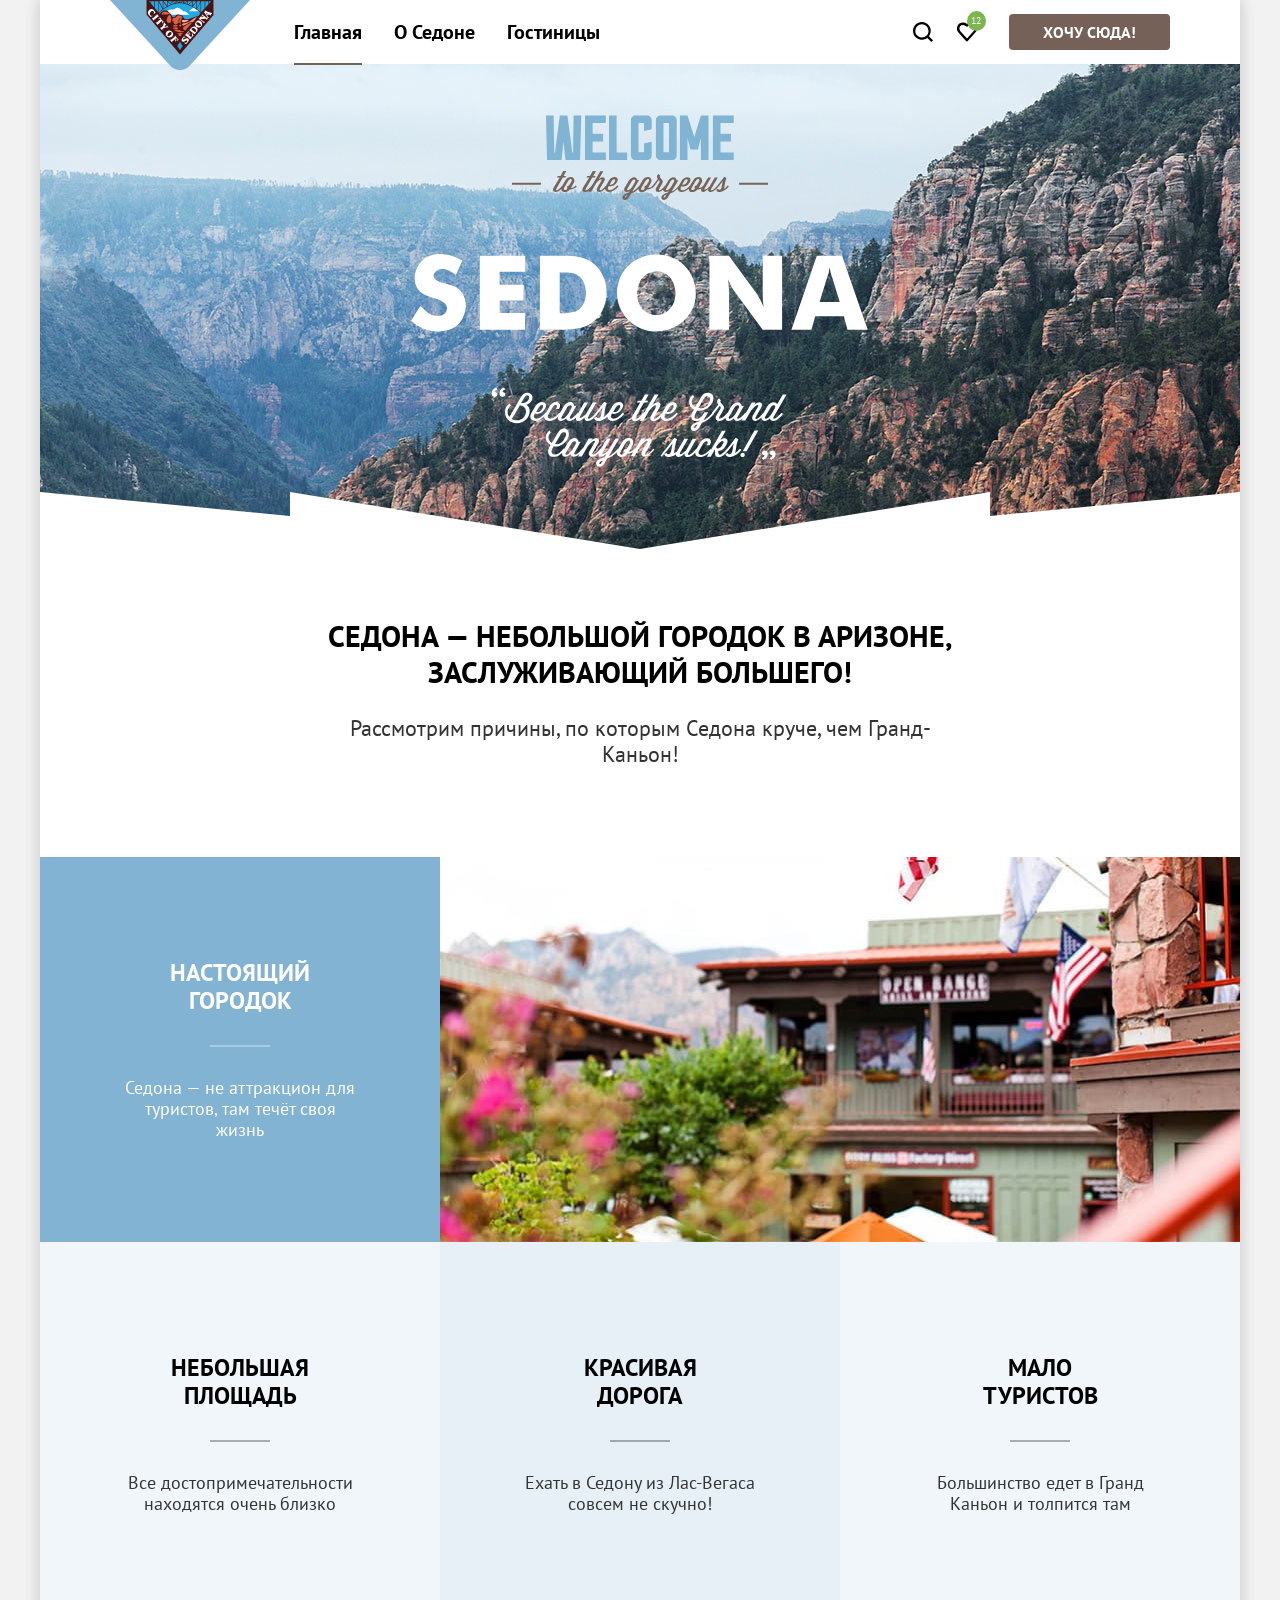
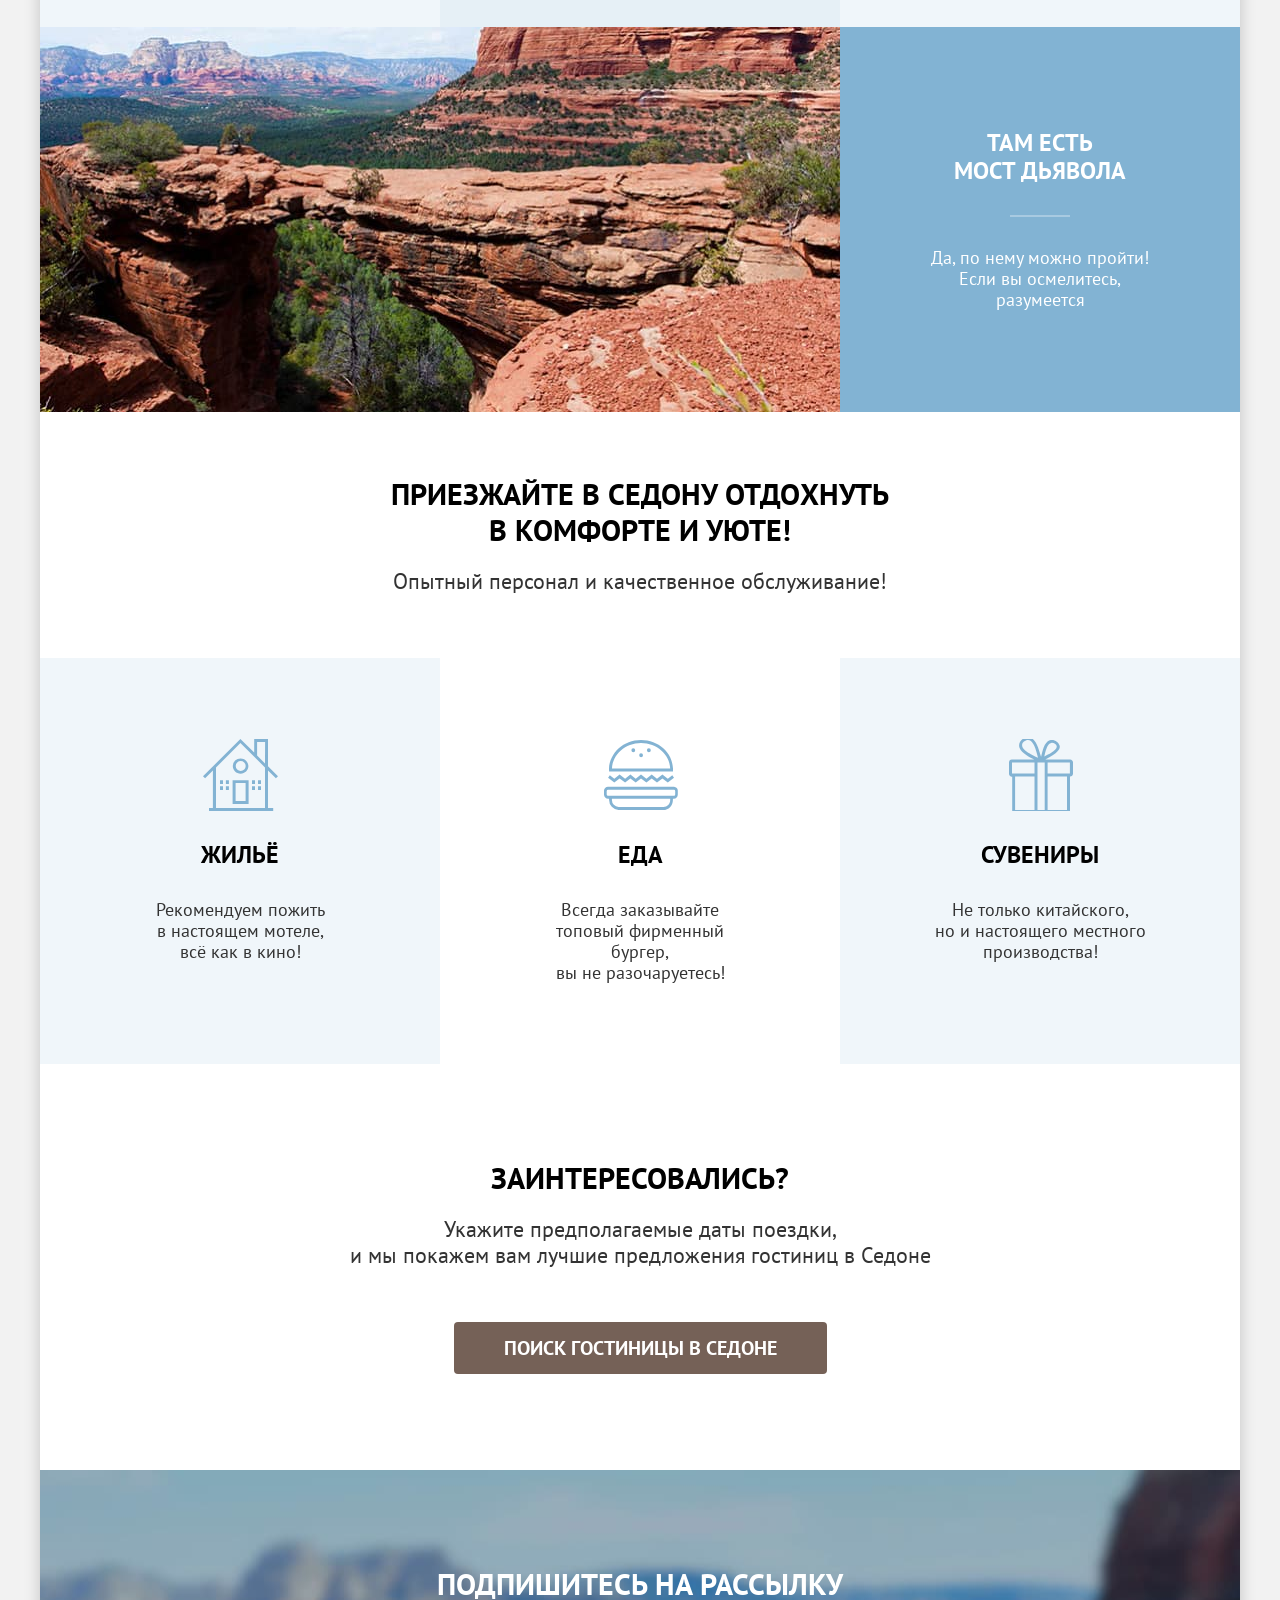
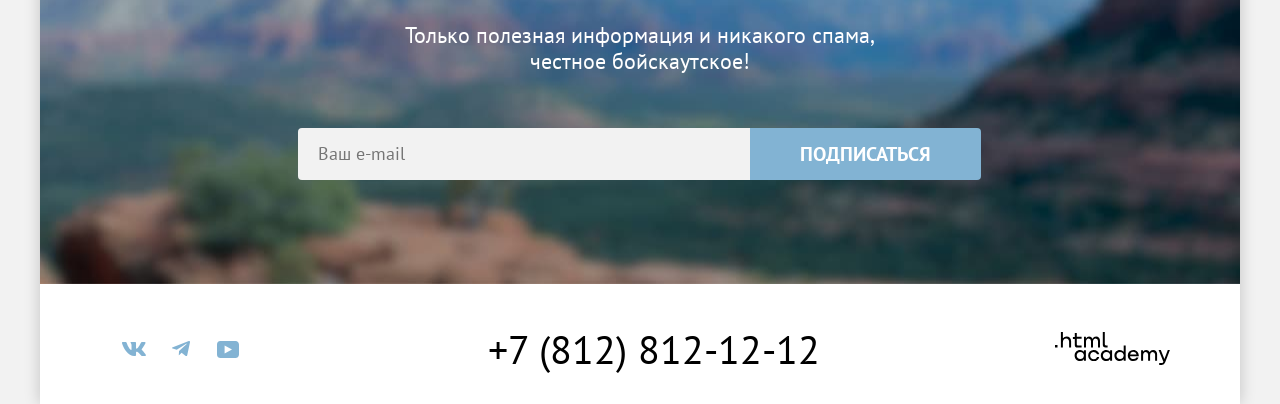
==== commit a45a495d: "Remove some issues" ====
--- a/index.html
+++ b/index.html
@@ -11,11 +11,13 @@
 
   <body>
     <div class="container">
+      <!-- Header -->
       <header class="main-header" data-test="header">
-        <div class="header-logo-nav-wrapper">
+        <div class="logo-nav-wrapper">
           <a class="header-logo" href="index.html" aria-current="page">
             <img class="main-logo" src="images/logo.svg" width="140" height="70" alt="Логотип Седоны">
           </a>
+          <!-- Навигация -->
           <nav class="header-nav">
             <ul class="nav-list">
               <li class="nav-item">
@@ -36,21 +38,23 @@
             </ul>
           </nav>
         </div>
-        <div class="header-user-menu-wrapper">
-          <ul class="header-user-menu-list">
+        <div class="user-menu-wrapper">
+          <ul class="user-menu-list">
             <li class="user-menu-item">
-              <a class="user-menu-item-link search" href="#">
+              <a class="menu-item-link search" href="#">
                 <span class="visually-hidden">
                   Поиск
                 </span>
               </a>
             </li>
             <li class="user-menu-item">
-              <a class="user-menu-item-link favorite" href="#">
+              <a class="menu-item-link favorite" href="#">
                 <span class="visually-hidden">
                   Избранное
                 </span>
-                <span class="visually-hidden">Отелей в избранном</span>
+                <span class="visually-hidden">
+                  Отелей в избранном
+                </span>
                 <span class="favorite-count">
                   12
                 </span>
@@ -62,14 +66,17 @@
           </a>
         </div>
       </header>
+      <!-- Содержимое - контент страницы -->
       <main class="main-content" data-test="main">
         <section class="hero" data-test="hero">
-          <h1 class="visually-hidden">Седона</h1>
+          <h1 class="visually-hidden">
+            Седона
+          </h1>
           <img class="hero-img" src="images/welcome.svg" width="458" height="352"
             alt="Welcome to the gorgeous Sedona, because the Grand Canyon sucks!">
         </section>
         <section class="reasons" data-test="advantages">
-          <div class="reasons-title-text-wrapper">
+          <div class="reasons-text-wrapper">
             <h2 class="reasons-title title">
               Седона — небольшой городок в Аризоне, заслуживающий большего!
             </h2>
@@ -78,29 +85,49 @@
             </p>
           </div>
           <ul class="reasons-cards">
-            <li class="card reasons-card-with-img">
-              <div class="reasons-card-with-img-text-wrapper">
-                <h3 class="card-title">Настоящий городок</h3>
-                <p class="card-text">Седона — не аттракцион для туристов, там течёт своя жизнь</p>
+            <li class="card reasons-card-img">
+              <div class="reasons-img-text">
+                <h3 class="card-title">
+                  Настоящий городок
+                </h3>
+                <p class="card-text">
+                  Седона — не аттракцион для туристов, там течёт своя жизнь
+                </p>
               </div>
               <img class="reason-img" src="images/town-street.jpg" width="800" height="385" alt="Часть улицы городка">
             </li>
             <li class="card">
-              <h3 class="card-title">Небольшая площадь</h3>
-              <p class="card-text">Все достопримечательности находятся очень близко</p>
+              <h3 class="card-title">
+                Небольшая площадь
+              </h3>
+              <p class="card-text">
+                Все достопримечательности находятся очень близко
+              </p>
             </li>
             <li class="card">
-              <h3 class="card-title">Красивая дорога</h3>
-              <p class="card-text">Ехать в Седону из Лас-Вегаса совсем не скучно!</p>
+              <h3 class="card-title">
+                Красивая дорога
+              </h3>
+              <p class="card-text">
+                Ехать в Седону из Лас-Вегаса совсем не скучно!
+              </p>
             </li>
             <li class="card">
-              <h3 class="card-title">Мало туристов</h3>
-              <p class="card-text">Большинство едет в Гранд Каньон и толпится там</p>
-            </li>
-            <li class="card reasons-card-with-img">
-              <div class="reasons-card-with-img-text-wrapper">
-                <h3 class="card-title">Там есть мост дьявола</h3>
-                <p class="card-text">Да, по нему можно пройти! Если вы осмелитесь, разумеется</p>
+              <h3 class="card-title">
+                Мало туристов
+              </h3>
+              <p class="card-text">
+                Большинство едет в Гранд Каньон и толпится там
+              </p>
+            </li>
+            <li class="card reasons-card-img">
+              <div class="reasons-img-text">
+                <h3 class="card-title">
+                  Там есть мост дьявола
+                </h3>
+                <p class="card-text">
+                  Да, по нему можно пройти! Если вы осмелитесь, разумеется
+                </p>
               </div>
               <img class="reason-img" src="images/hell-bridge.jpg" width="800" height="385"
                 alt="Каньон, столовые горы, мост дьявола">
@@ -108,7 +135,7 @@
           </ul>
         </section>
         <section class="come">
-          <div class="come-title-text-wrapper">
+          <div class="come-text-wrapper">
             <h2 class="come-title title">
               Приезжайте в Седону отдохнуть в комфорте и уюте!
             </h2>
@@ -118,7 +145,9 @@
           </div>
           <ul class="come-cards">
             <li class="come-card card">
-              <h3 class="card-title advantage-home">Жильё</h3>
+              <h3 class="card-title advantage-home">
+                Жильё
+              </h3>
               <p class="card-text">
                 Рекомендуем пожить
                 <br>
@@ -128,7 +157,9 @@
               </p>
             </li>
             <li class="come-card card">
-              <h3 class="card-title advantage-burger">Еда</h3>
+              <h3 class="card-title advantage-burger">
+                Еда
+              </h3>
               <p class="card-text">
                 Всегда заказывайте
                 <br>
@@ -138,7 +169,9 @@
               </p>
             </li>
             <li class="come-card card">
-              <h3 class="card-title advantage-prize">Сувениры</h3>
+              <h3 class="card-title advantage-prize">
+                Сувениры
+              </h3>
               <p class="card-text">
                 Не только китайского,
                 <br>
@@ -150,7 +183,7 @@
           </ul>
         </section>
         <section class="interested" data-test="search">
-          <div class="interested-title-text-wrapper">
+          <div class="interested-text-wrapper">
             <h2 class="interested-title title">
               Заинтересовались?
             </h2>
@@ -165,7 +198,7 @@
           </div>
         </section>
         <section class="subscription main-subscription" data-test="subscribe">
-          <div class="subscription-title-text-wrapper">
+          <div class="subscription-text-wrapper">
             <h2 class="subscription-title title">
               Подпишитесь на рассылку
             </h2>
@@ -185,25 +218,34 @@
           </form>
         </section>
       </main>
+      <!-- Footer -->
       <footer class="main-footer" data-test="footer">
         <ul class="footer-social-list">
           <li class="footer-social-item">
             <a class="social-link social-vk" href="https://vk.com/htmlacademy">
-              <span class="visually-hidden">VK</span>
+              <span class="visually-hidden">
+                VK
+              </span>
             </a>
           </li>
           <li class="footer-social-item">
             <a class="social-link social-telegram" href="https://t.me/htmlacademy">
-              <span class="visually-hidden">Telegram</span>
+              <span class="visually-hidden">
+                Telegram
+              </span>
             </a>
           </li>
           <li class="footer-social-item">
             <a class="social-link social-youtube" href="https://www.youtube.com/user/htmlacademyru">
-              <span class="visually-hidden">Youtube</span>
+              <span class="visually-hidden">
+                Youtube
+              </span>
             </a>
           </li>
         </ul>
-        <a class="footer-phone" href="tel:+78128121212">+7 (812) 812-12-12</a>
+        <a class="footer-phone" href="tel:+78128121212">
+          +7 (812) 812-12-12
+        </a>
         <a class="footer-logo" href="https://htmlacademy.ru/">
           <svg class="html-logo" role="img" aria-label="Логотип HTML-Academy" xmlns="http://www.w3.org/2000/svg"
             width="115" height="33" fill="none" viewBox="0 0 115 33">
@@ -214,35 +256,47 @@
       </footer>
     </div>
 
+    <!-- Чтобы модальное окно отобразилось необходимо добавить класс modal-active,
+    или нажать на кнопку "Поиск гостиницы в Седоне" в index.html -->
     <div class="modal-container">
       <div class="modal-content-wrapper">
-        <h2 class="modal-title title">Поиск гостиницы в Седоне</h2>
+        <h2 class="modal-title title">
+          Поиск гостиницы в Седоне
+        </h2>
         <form class="modal-form" action="https://echo.htmlacademy.ru/" method="post">
           <div class="modal-label">
-            <label class="label-text" for="check-in-date">Дата заезда:</label>
-            <input class="date-input" type="text" value="27 апреля 2020" id="check-in-date">
+            <label class="label-text" for="check-in-date">
+              Дата заезда:
+            </label>
+            <input class="date-input" type="text" value="27 апреля 2020" id="check-in-date" name="dateIn" required>
             <p class="modal-label-info show-error">
               Мы не можем отправить вас в прошлое.
             </p>
           </div>
           <div class="modal-label">
-            <label class="label-text" for="check-out-date">Дата выезда:</label>
-            <input class="date-input" type="text" value="1 сентября 2023" id="check-out-date">
+            <label class="label-text" for="check-out-date">
+              Дата выезда:
+            </label>
+            <input class="date-input" type="text" value="1 сентября 2023" id="check-out-date" required>
             <p class="modal-label-info show-msg">
               На эти даты есть свободные номера. Пока есть.
             </p>
           </div>
           <div class="modal-label modal-label-count">
-            <label for="men">Взрослые:</label>
+            <label for="men">
+              Взрослые:
+            </label>
             <div class="count-wrapper">
               <button class="label-count-btn minus-btn" type="button"></button>
-              <input class="count-input" id="men" type="number" value="2">
+              <input class="count-input" id="men" type="number" value="2" required>
               <button class="label-count-btn plus-btn" type="button"></button>
             </div>
           </div>
           <div class="modal-label modal-label-count">
             <div class="info-wrapper">
-              <label for="children">Дети:</label>
+              <label for="children">
+                Дети:
+              </label>
               <button class="info" type="button">
                 <span class="tooltip">
                   Укажите количество детей, которые будут с вами, возраст которых от 6 до 18 лет. Дети до 6 лет
@@ -262,7 +316,9 @@
         </form>
         <button class="modal-close-button" type="submit">
           <span></span>
-          <span class="visually-hidden">Закрыть</span>
+          <span class="visually-hidden">
+            Закрыть
+          </span>
           <span></span>
         </button>
       </div>
--- a/styles/styles.css
+++ b/styles/styles.css
@@ -76,9 +76,9 @@
   justify-content: space-between;
 }
 
-.header-logo-nav-wrapper {
-  display: flex;
-  gap: 20px;
+.logo-nav-wrapper {
+  display: flex;
+  gap: 28px;
 }
 
 .header-logo {
@@ -100,7 +100,7 @@
   opacity: 0.6;
 }
 
-.header-user-menu-wrapper {
+.user-menu-wrapper {
   display: flex;
   gap: 20px;
 }
@@ -118,16 +118,16 @@
   max-width: 600px;
 }
 
-.header-user-menu-list {
+.user-menu-list {
   display: flex;
   list-style: none;
   margin: 0;
   padding: 0;
   flex-wrap: wrap;
-  min-width: 100px;
-}
-
-.user-menu-item-link {
+  min-width: 88px;
+}
+
+.menu-item-link {
   display: block;
   min-height: 64px;
   min-width: 44px;
@@ -137,11 +137,11 @@
   transition: background-color 0.5s ease;
 }
 
-.user-menu-item-link:hover {
+.menu-item-link:hover {
   background-color: rgba(117, 97, 87, 0.1);
 }
 
-.user-menu-item-link:hover .favorite-count {
+.menu-item-link:hover .favorite-count {
   transform: scale(1.5);
 }
 
@@ -158,6 +158,7 @@
   display: inline-block;
   overflow-wrap: break-word;
   line-height: 24px;
+  font-size: 20px;
   color: #000000;
   font-weight: 700;
   text-align: center;
@@ -263,12 +264,17 @@
   background-color: #82b3d3;
 }
 
-.button-form:hover {
+.button-form:not(:disabled):hover {
   background-color: #68a2ca;
 }
 
-.button-form:focus {
+.button-form:not(:disabled):focus {
   background-color: #68a2ca;
+}
+
+.button-form:disabled {
+  cursor: not-allowed;
+  background-color: #e5e5e5;
 }
 
 
@@ -276,22 +282,28 @@
   background-color: #7db54f;
 }
 
-.reset-button-color-form {
+.reset-button-form {
   background-color: transparent;
 }
 
-.reset-button-color-form:hover {
+.reset-button-form:not(:disabled):hover {
   background-color: transparent;
   opacity: 60%;
 }
 
-.reset-button-color-form:focus {
+.reset-button-form:not(:disabled):focus {
   background-color: transparent;
 }
 
-.reset-button-color-form:active {
+.reset-button-form:not(:disabled):active {
   background-color: transparent;
   opacity: 30%;
+}
+
+.reset-button-form:disabled {
+  background-color: #ffffff;
+  opacity: 20%;
+  color: #ff5757;
 }
 
 .button-large {
@@ -310,13 +322,15 @@
   background-size: 100% auto, cover;
   background-position: bottom center, center;
   padding-top: 51px;
+  padding-bottom: 82px;
   text-align: center;
-  padding-bottom: 82px;
 }
 
 .hero-img {
+  display: block;
   width: 458px;
   height: 352px;
+  margin: 0 auto;
 }
 
 .title {
@@ -340,19 +354,22 @@
 
 .card {
   width: 400px;
-  padding: 102px 85px 102px 85px;
+  padding: 112px 80px;
   background-color: #82b3d3;
   min-height: 385px;
 }
 
 .card-title {
-  margin: 0 auto 30px auto;
+  margin-top: 0;
+  margin-bottom: 30px;
   font-weight: 700;
   font-size: 24px;
   line-height: 28px;
   text-align: center;
   text-transform: uppercase;
-  max-width: 175px;
+  max-width: 172px;
+  margin-left: auto;
+  margin-right: auto;
 }
 
 .card-title::after {
@@ -372,21 +389,25 @@
   margin: 0;
 }
 
-.reasons-title-text-wrapper {
-  width: 651px;
+.reasons-text-wrapper {
+  width: 655px;
   margin: 0 auto;
   padding-top: 69px;
-  padding-bottom: 69px;
-}
-
-.reasons-card-with-img {
+  padding-bottom: 90px;
+}
+
+.reasons-title {
+  margin-bottom: 25px;
+}
+
+.reasons-card-img {
   padding: 0;
   width: 100%;
   display: flex;
 }
 
-.reasons-card-with-img-text-wrapper {
-  padding: 102px 85px 102px 85px;
+.reasons-img-text {
+  padding: 102px 80px;
 }
 
 .reason-img {
@@ -411,20 +432,20 @@
   background-color: rgba(131, 179, 211, 0.2);
 }
 
-.reasons-cards li.reasons-card-with-img {
+.reasons-cards li.reasons-card-img {
   background-color: #82B3D3;
 }
 
-.reasons-card-with-img-text-wrapper .card-text,
-.reasons-card-with-img-text-wrapper {
+.reasons-img-text .card-text,
+.reasons-img-text {
   color: #ffffff;
 }
 
-.reasons-cards li:nth-child(even of .reasons-card-with-img) {
+.reasons-cards li:nth-child(even of .reasons-card-img) {
   flex-direction: row-reverse;
 }
 
-.come-title-text-wrapper {
+.come-text-wrapper {
   margin: 0 auto;
   padding-top: 64px;
   padding-bottom: 64px;
@@ -449,8 +470,8 @@
 
 .come-cards .card-title::before {
   content: "";
-  display: inline-block;
-  min-height: 76px;
+  display: block;
+  height: 72px;
   width: 100%;
   background-color: rgba(131, 179, 211, 1);
   mask-repeat: no-repeat;
@@ -458,6 +479,10 @@
   margin-bottom: 30px;
 }
 
+.come-card {
+  padding: 81px 85px;
+}
+
 .advantage-home::before {
   mask-image: url("../images/icons/advantage-home.svg");
 }
@@ -475,7 +500,7 @@
   display: none;
 }
 
-.interested-title-text-wrapper {
+.interested-text-wrapper {
   width: 592px;
   margin: 0 auto;
 }
@@ -503,7 +528,7 @@
   padding: 96px 0 104px 0;
 }
 
-.subscription-title-text-wrapper {
+.subscription-text-wrapper {
   width: 475px;
   margin-left: auto;
   margin-right: auto;
@@ -589,8 +614,9 @@
   grid-template-columns: 1fr auto 1fr;
   padding-left: 70px;
   padding-right: 70px;
-  padding-top: 40px;
-  padding-bottom: 30px;
+  padding-top: 45px;
+  padding-bottom: 35px;
+  gap: 41px;
 }
 
 .footer-social-list {
@@ -655,6 +681,7 @@
   line-height: 40px;
   text-align: center;
   text-transform: uppercase;
+  padding-left: 28px;
 }
 
 .footer-phone:hover {
@@ -673,6 +700,7 @@
   color: inherit;
   display: inline-block;
   justify-self: end;
+  align-self: end;
 }
 
 .footer-logo:hover {
@@ -773,7 +801,7 @@
   gap: 70px;
 }
 
-.catalog-filter-items-title {
+.catalog-filter-title {
   font-weight: 700;
   font-size: 20px;
   line-height: 24px;
@@ -781,7 +809,7 @@
   margin-bottom: 32px;
 }
 
-.catalog-form-filters .catalog-price-range-wrapper {
+.catalog-form-filters .price-range-wrapper {
   min-width: 288px;
   display: grid;
   grid-template-columns: 1fr 1fr;
@@ -988,14 +1016,14 @@
   font-size: 18px;
 }
 
-.catalog-form-btn-wrapper {
+.catalog-btn-wrapper {
   display: flex;
   flex-direction: column;
   gap: 32px;
   margin-top: 56px;
 }
 
-.catalog-form-btn-wrapper button {
+.catalog-btn-wrapper button {
   width: 191px;
 }
 
@@ -1284,6 +1312,10 @@
   background-color: rgba(242, 242, 242, 0.8);
 }
 
+.modal-active {
+  display: flex;
+}
+
 .modal-content-wrapper {
   position: relative;
   margin: auto;
@@ -1292,6 +1324,7 @@
   background-color: #ffffff;
   min-height: 100px;
   width: 717px;
+  border-radius: 30px;
 }
 
 .modal-title {
@@ -1326,6 +1359,22 @@
 
 .modal-close-button span:last-child {
   transform: translate(-50%, -50%) rotate(-45deg);
+}
+
+.modal-close-button:hover {
+  background-color: #e5e5e5;
+}
+
+.modal-close-button:focus {
+  background-color: #e5e5e5;
+}
+
+.modal-close-button:active {
+  background-color: #e5e5e5;
+}
+
+.modal-close-button:active span {
+  opacity: 30%;
 }
 
 .modal-form {
@@ -1361,8 +1410,20 @@
   background-color: #f2f2f2;
 }
 
-.modal-label input:hover {
+.date-input {
+  background-image: url("../images/icons/calendar.svg");
+  background-repeat: no-repeat;
+  background-position: right 22px center;
+  background-size: 20px 20px;
+}
+
+.modal-label input:not(:disabled):hover {
   background-color: #e5e5e5;
+}
+
+.modal-label input:disabled {
+  cursor: not-allowed;
+  opacity: 40%;
 }
 
 .modal-label-info {
@@ -1374,6 +1435,8 @@
   color: #333333;
   margin-top: 4px;
   margin-left: 20px;
+  margin-bottom: 0;
+  margin-right: 0;
   display: none;
   text-transform: none;
 }
@@ -1422,10 +1485,6 @@
   text-align: center;
 }
 
-.count-input:hover {
-  background-color: #e5e5e5;
-}
-
 .label-count-btn {
   width: 40px;
   height: 48px;
@@ -1437,9 +1496,14 @@
   justify-content: center;
 }
 
-.label-count-btn:hover {
+.label-count-btn:not(:disabled):hover {
   color: #000000;
   background-color: #e5e5e5;
+}
+
+.label-count-btn:disabled {
+  opacity: 40%;
+  cursor: not-allowed;
 }
 
 .label-count-btn::before {
@@ -1449,6 +1513,7 @@
   mask-repeat: no-repeat;
   mask-position: center;
   background-color: currentColor;
+  opacity: 20%;
 }
 
 .plus-btn::before {
@@ -1457,6 +1522,10 @@
 
 .minus-btn::before {
   mask-image: url("../images/icons/minus.svg");
+}
+
+.label-count-btn:hover::before {
+  opacity: 1;
 }
 
 .info-wrapper {
@@ -1513,7 +1582,7 @@
   position: absolute;
   border: 9.5px solid transparent;
   border-bottom: 9px solid #333;
-  top: -18px;
+  top: -17px;
   left: 50%;
   transform: translate(-50%);
 }
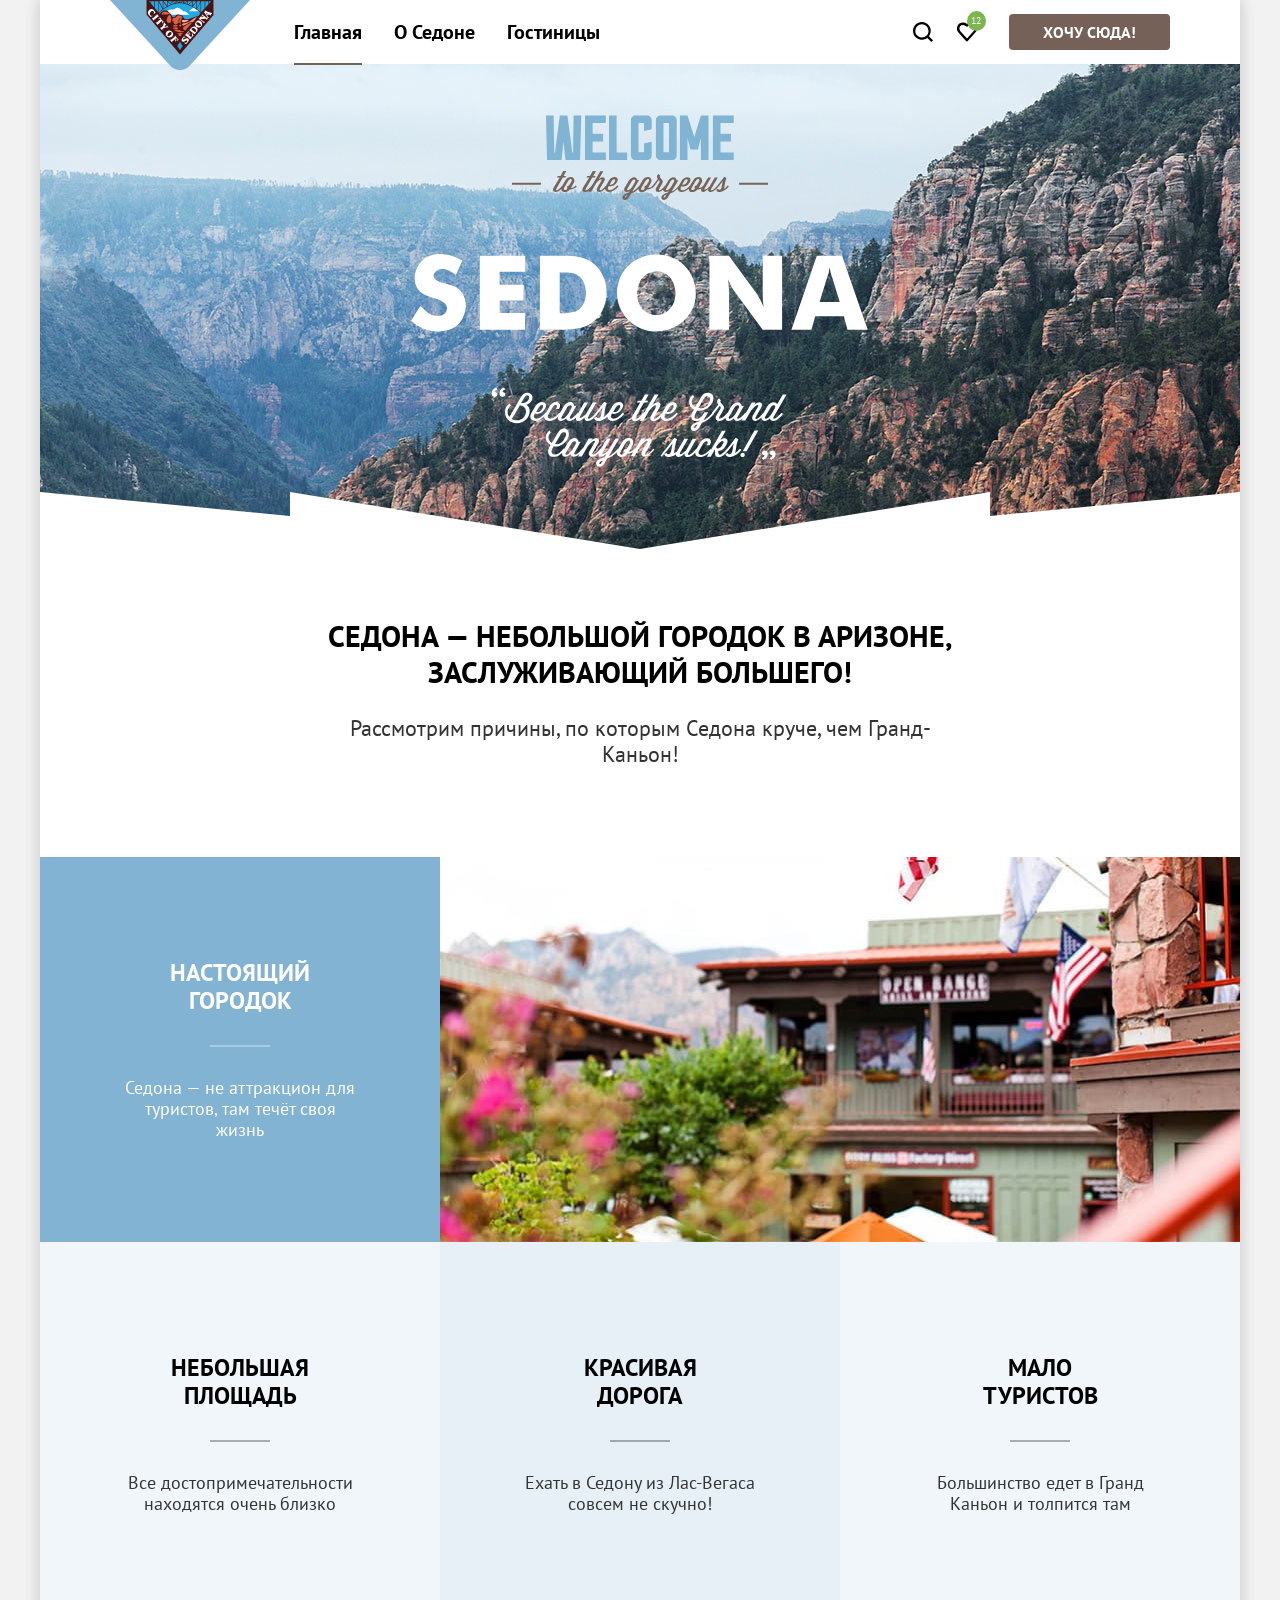
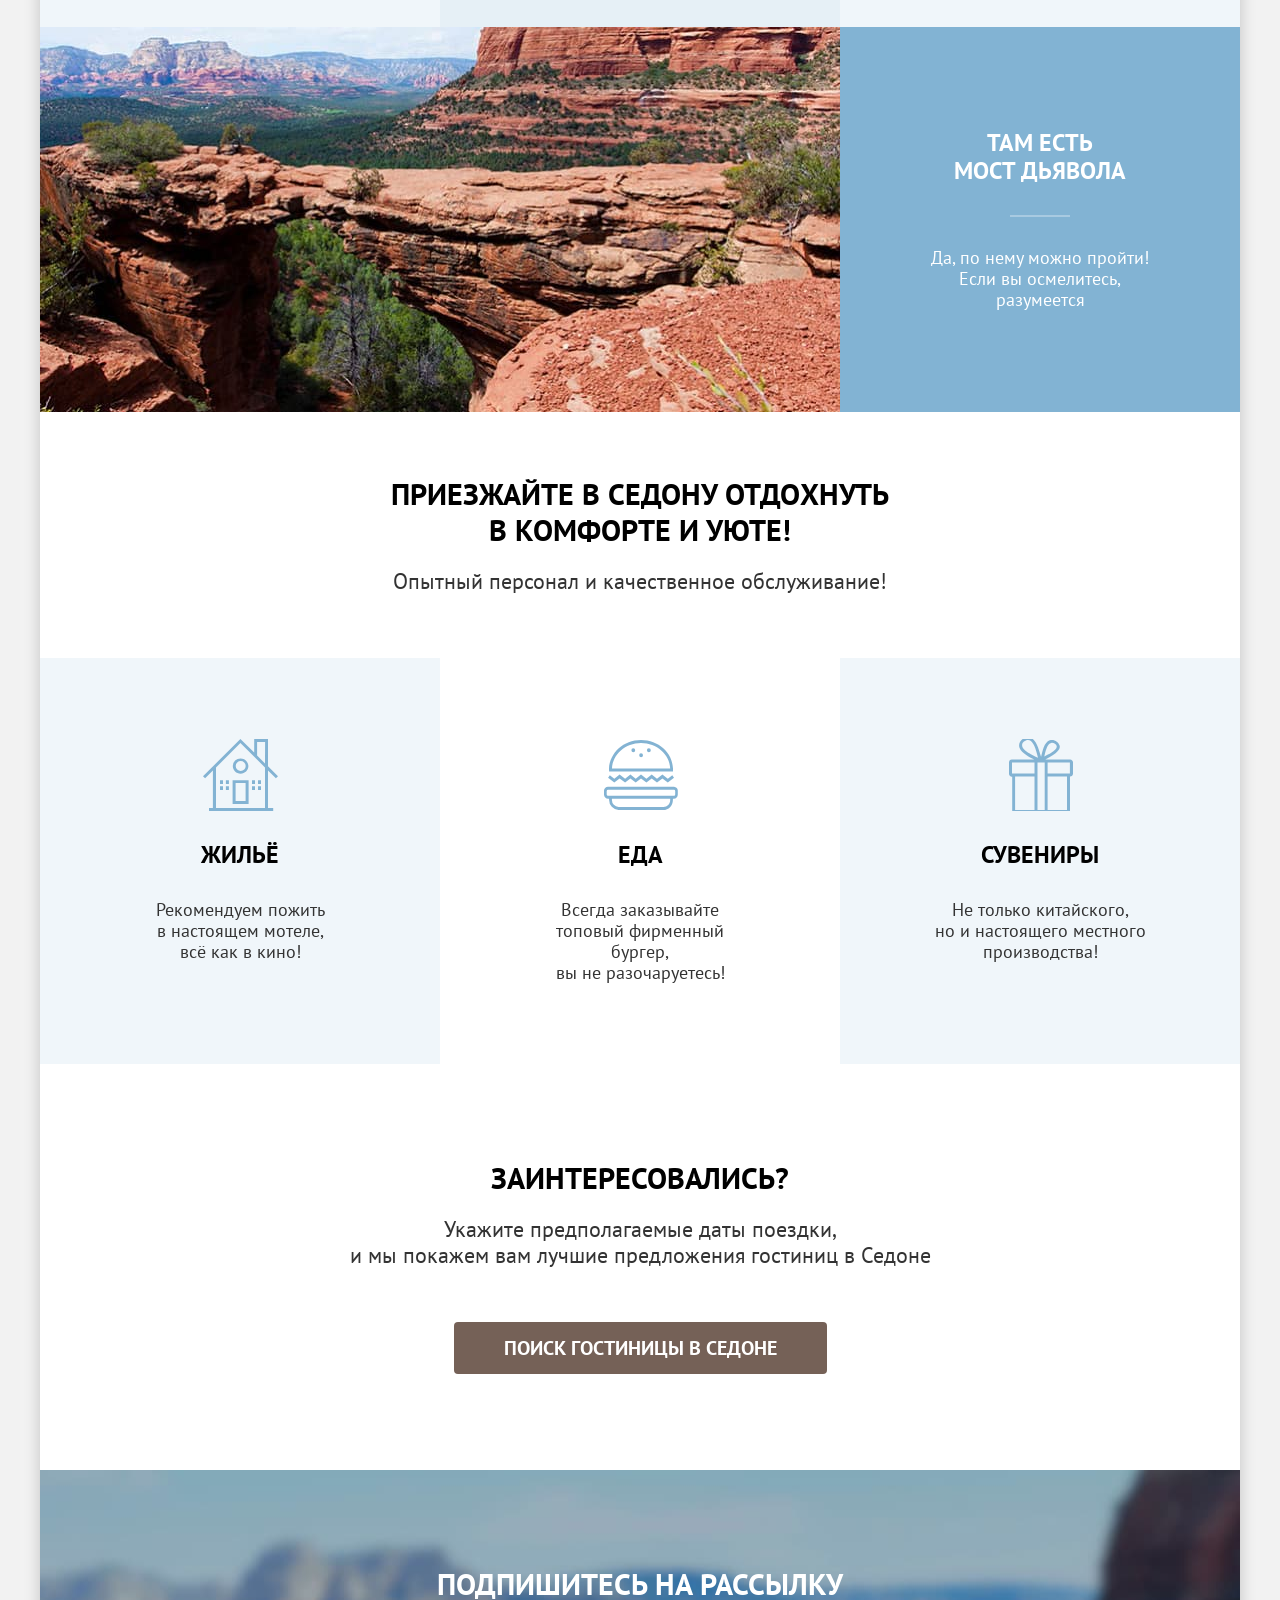
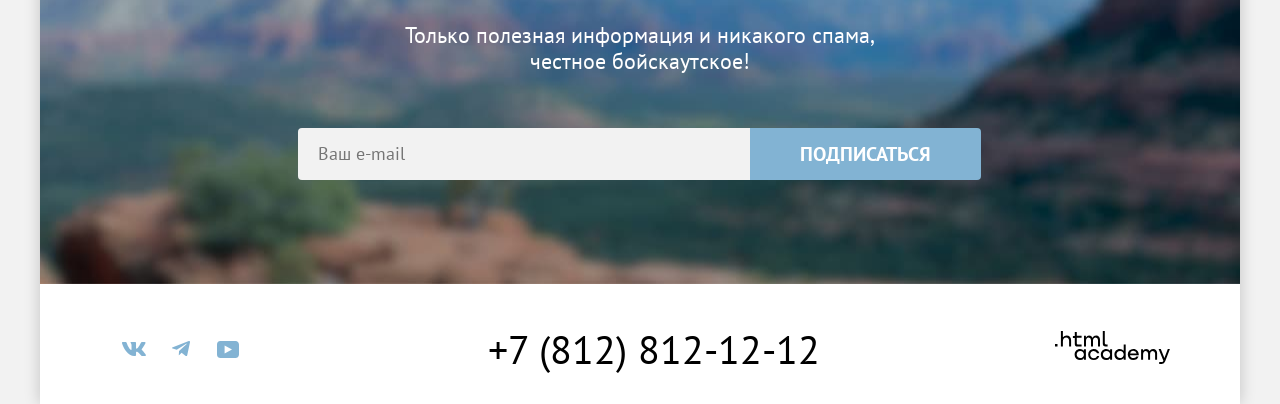
==== commit 53b0cc5c: "Fixes after first try" ====
--- a/index.html
+++ b/index.html
@@ -5,7 +5,7 @@
     <meta charset="utf-8">
     <meta name="viewport" content="width=device-width, initial-scale=1.0">
     <link rel="stylesheet" href="styles/styles.css">
-    <link rel="icon" href="favicon.ico">
+    <link rel="icon" href="favicon.ico" sizes="32x32">
     <title>HTML Academy: Седона</title>
   </head>
 
@@ -222,21 +222,21 @@
       <footer class="main-footer" data-test="footer">
         <ul class="footer-social-list">
           <li class="footer-social-item">
-            <a class="social-link social-vk" href="https://vk.com/htmlacademy">
+            <a class="social-link social-vk" href="https://vk.com/htmlacademy" target="_blank" rel="noreferrer noopener">
               <span class="visually-hidden">
                 VK
               </span>
             </a>
           </li>
           <li class="footer-social-item">
-            <a class="social-link social-telegram" href="https://t.me/htmlacademy">
+            <a class="social-link social-telegram" href="https://t.me/htmlacademy" target="_blank" rel="noreferrer noopener">
               <span class="visually-hidden">
                 Telegram
               </span>
             </a>
           </li>
           <li class="footer-social-item">
-            <a class="social-link social-youtube" href="https://www.youtube.com/user/htmlacademyru">
+            <a class="social-link social-youtube" href="https://www.youtube.com/user/htmlacademyru" target="_blank" rel="noreferrer noopener">
               <span class="visually-hidden">
                 Youtube
               </span>
@@ -246,7 +246,7 @@
         <a class="footer-phone" href="tel:+78128121212">
           +7 (812) 812-12-12
         </a>
-        <a class="footer-logo" href="https://htmlacademy.ru/">
+        <a class="footer-logo" href="https://htmlacademy.ru/intensive/htmlcss" target="_blank" rel="noreferrer noopener">
           <svg class="html-logo" role="img" aria-label="Логотип HTML-Academy" xmlns="http://www.w3.org/2000/svg"
             width="115" height="33" fill="none" viewBox="0 0 115 33">
             <path
@@ -277,7 +277,7 @@
             <label class="label-text" for="check-out-date">
               Дата выезда:
             </label>
-            <input class="date-input" type="text" value="1 сентября 2023" id="check-out-date" required>
+            <input class="date-input" type="text" value="1 сентября 2023" id="check-out-date" name="dateOut" required>
             <p class="modal-label-info show-msg">
               На эти даты есть свободные номера. Пока есть.
             </p>
@@ -287,9 +287,17 @@
               Взрослые:
             </label>
             <div class="count-wrapper">
-              <button class="label-count-btn minus-btn" type="button"></button>
-              <input class="count-input" id="men" type="number" value="2" required>
-              <button class="label-count-btn plus-btn" type="button"></button>
+              <button class="label-count-btn minus-btn" type="button">
+                <span class="visually-hidden">
+                  Увеличить количество взрослых
+                </span>
+              </button>
+              <input class="count-input" id="men" type="number" value="2" name="men" required>
+              <button class="label-count-btn plus-btn" type="button">
+                <span class="visually-hidden">
+                  Уменьшить количество взрослых
+                </span>
+              </button>
             </div>
           </div>
           <div class="modal-label modal-label-count">
@@ -298,26 +306,35 @@
                 Дети:
               </label>
               <button class="info" type="button">
-                <span class="tooltip">
+                <span class="tooltip" role="tooltip">
                   Укажите количество детей, которые будут с вами, возраст которых от 6 до 18 лет. Дети до 6 лет
                   размещаются бесплатно.
                 </span>
               </button>
             </div>
             <div class="count-wrapper">
-              <button class="label-count-btn minus-btn" type="button"></button>
-              <input class="count-input" id="children" type="number" value="2">
-              <button class="label-count-btn plus-btn" type="button"></button>
+              <button class="label-count-btn minus-btn" type="button">
+                <span class="visually-hidden">
+                  Увеличить количество детей
+                </span>
+              </button>
+              <input class="count-input" id="children" type="number" value="2" name="children">
+              <button class="label-count-btn plus-btn" type="button">
+                <span class="visually-hidden">
+                  Уменьшить количество детей
+                </span>
+              </button>
             </div>
           </div>
           <button class="modal-search-btn button button-form" type="submit">
             Найти
           </button>
         </form>
-        <button class="modal-close-button" type="submit">
+        <button class="modal-close-button" type="button">
+          <!-- Пустые спаны для создания крестика на css, для кнопки закрытия модального окна -->
           <span></span>
-          <span class="visually-hidden">
-            Закрыть
+          <span class="visually-hidden close-modal-btn">
+            Закрыть модальное окно
           </span>
           <span></span>
         </button>
--- a/styles/styles.css
+++ b/styles/styles.css
@@ -79,6 +79,7 @@
 .logo-nav-wrapper {
   display: flex;
   gap: 28px;
+  align-items: flex-start;
 }
 
 .header-logo {
@@ -125,6 +126,7 @@
   padding: 0;
   flex-wrap: wrap;
   min-width: 88px;
+  max-width: 200px;
 }
 
 .menu-item-link {
@@ -155,7 +157,7 @@
 }
 
 .nav-link {
-  display: inline-block;
+  display: block;
   overflow-wrap: break-word;
   line-height: 24px;
   font-size: 20px;
@@ -163,7 +165,6 @@
   font-weight: 700;
   text-align: center;
   text-decoration: none;
-  background-color: #ffffff;
   padding: 20px 16px 20px 16px;
   cursor: pointer;
   max-width: 100%;
@@ -239,17 +240,16 @@
   word-break: break-all;
 }
 
-.button:hover {
+.button:not(:disabled):hover {
   background-color: #615048;
 }
 
-.button:focus {
+.button:not(:disabled):focus {
   background-color: #615048;
 }
 
-.button:active {
+.button:not(:disabled):active {
   color: rgba(255, 255, 255, 0.3);
-  ;
 }
 
 .header-btn {
@@ -301,9 +301,8 @@
 }
 
 .reset-button-form:disabled {
-  background-color: #ffffff;
-  opacity: 20%;
-  color: #ff5757;
+  opacity: 10%;
+  cursor: not-allowed;
 }
 
 .button-large {
@@ -317,7 +316,7 @@
     url("../images/hero-decor.svg"),
     url("../images/hero-bg.jpg");
   color: #ffffff;
-  background-color: #000000;
+  background-color: #3f5e72;
   background-repeat: no-repeat;
   background-size: 100% auto, cover;
   background-position: bottom center, center;
@@ -566,11 +565,11 @@
   flex-shrink: 0;
 }
 
-.subscription-mail:hover {
+.subscription-mail:not(:disabled):hover {
   background-color: #e5e5e5;
 }
 
-.subscription-mail:focus {
+.subscription-mail:not(:disabled):focus {
   background-color: #e5e5e5;
 }
 
@@ -585,7 +584,7 @@
 .main-subscription {
   background-image: url("../images/subscribe-bg.jpg");
   color: #ffffff;
-  background-color: #000000;
+  background-color: #3f5e72;
   background-repeat: no-repeat;
   background-size: cover;
   background-position: center;
@@ -617,6 +616,7 @@
   padding-top: 45px;
   padding-bottom: 35px;
   gap: 41px;
+  align-items: center;
 }
 
 .footer-social-list {
@@ -682,6 +682,7 @@
   text-align: center;
   text-transform: uppercase;
   padding-left: 28px;
+  max-width: 500px;
 }
 
 .footer-phone:hover {
@@ -700,7 +701,6 @@
   color: inherit;
   display: inline-block;
   justify-self: end;
-  align-self: end;
 }
 
 .footer-logo:hover {
@@ -722,7 +722,7 @@
 .hotels {
   background-image: url("../images/catalog-filters-bg.jpg");
   color: #ffffff;
-  background-color: #000000;
+  background-color: #3f5e72;
   background-repeat: no-repeat;
   background-size: cover;
   background-position: center;
@@ -807,6 +807,7 @@
   line-height: 24px;
   text-transform: capitalize;
   margin-bottom: 32px;
+  padding: 0;
 }
 
 .catalog-form-filters .price-range-wrapper {
@@ -831,11 +832,11 @@
   margin: 0;
 }
 
-.catalog-price-input:hover {
+.catalog-price-input:not(:disabled):hover {
   background-color: #e5e5e5;
 }
 
-.catalog-price-input:focus {
+.catalog-price-input:not(:disabled):focus {
   background-color: #e5e5e5;
 }
 
@@ -1047,6 +1048,7 @@
   width: 292px;
   height: 49px;
   padding-left: 20px;
+  padding-right: 40px;
   appearance: none;
   background-color: #ffffff;
   border: 2px solid #e5e5e5;
@@ -1088,6 +1090,8 @@
   margin: 0;
   padding: 0;
   list-style: none;
+  width: 160px;
+  flex-shrink: 0;
 }
 
 .hotels-list {
@@ -1141,6 +1145,8 @@
   text-align: left;
   margin-bottom: 0;
   margin-right: auto;
+  max-width: 450px;
+  word-wrap: break-word;
 }
 
 .rating-stars {
@@ -1149,6 +1155,7 @@
   mask-position: left;
   mask-repeat: space no-repeat;
   max-width: 96px;
+  mask-size: 18px 17px;
 }
 
 .rating {
@@ -1164,11 +1171,11 @@
 }
 
 .rating-stars-3 {
-  width: 60px;
+  width: 65px;
 }
 
 .rating-stars-4 {
-  width: 78px;
+  width: 88px;
 }
 
 .rating-stars-5 {
@@ -1222,15 +1229,15 @@
   background-color: #7db54f;
 }
 
-.favorite-added:hover {
+.favorite-added:not(:disabled):hover {
   background-color: #6c9e42;
 }
 
-.favorite-added:focus {
+.favorite-added:not(:disabled):focus {
   background-color: #6c9e42;
 }
 
-.favorite-added:active {
+.favorite-added:not(:disabled):active {
   color: rgba(255, 255, 255, 0.3);
 }
 
@@ -1291,7 +1298,7 @@
 }
 
 .pagination-points {
-  width: 60px;
+  min-width: 60px;
   height: 60px;
   display: flex;
   align-items: center;
@@ -1322,7 +1329,6 @@
   padding: 64px 70px;
   box-shadow: 0 25px 50px 0 #00000026;
   background-color: #ffffff;
-  min-height: 100px;
   width: 717px;
   border-radius: 30px;
 }
@@ -1336,7 +1342,7 @@
   position: absolute;
   padding: 0;
   top: 64px;
-  right: 52px;
+  right: 50px;
   width: 52px;
   height: 52px;
   border-radius: 50%;
@@ -1361,15 +1367,15 @@
   transform: translate(-50%, -50%) rotate(-45deg);
 }
 
-.modal-close-button:hover {
+.modal-close-button:not(:disabled):hover {
   background-color: #e5e5e5;
 }
 
-.modal-close-button:focus {
+.modal-close-button:not(:disabled):focus {
   background-color: #e5e5e5;
 }
 
-.modal-close-button:active {
+.modal-close-button:not(:disabled):active {
   background-color: #e5e5e5;
 }
 
@@ -1380,7 +1386,7 @@
 .modal-form {
   display: grid;
   grid-template-columns: repeat(4, 1fr);
-  gap: 23px 88px;
+  gap: 23px 83px;
 }
 
 .modal-label {
@@ -1472,7 +1478,7 @@
 
 .count-wrapper {
   display: flex;
-  min-width: 110px;
+  min-width: 111px;
   border-radius: 4px;
   background-color: #f2f2f2;
 }
@@ -1494,6 +1500,7 @@
   display: flex;
   align-items: center;
   justify-content: center;
+  padding: 0;
 }
 
 .label-count-btn:not(:disabled):hover {
@@ -1532,6 +1539,8 @@
   display: flex;
   align-items: center;
   gap: 10px;
+  word-break: break-all;
+  padding-left: 5px;
 }
 
 .info {
@@ -1542,6 +1551,8 @@
   border: none;
   position: relative;
   display: inline-block;
+  flex-shrink: 0;
+  padding: 0;
 }
 
 .info::before {
@@ -1571,8 +1582,8 @@
   padding: 15px 18px 18px 22px;
   left: -115px;
   top: calc(100% + 15px);
-  text-align: left;
   border-radius: 10px;
+  word-break: normal;
 }
 
 .tooltip::before {
@@ -1594,3 +1605,11 @@
 .info:hover .tooltip {
   visibility: visible;
 }
+
+.info:focus .tooltip::before {
+  visibility: visible;
+}
+
+.info:hover .tooltip {
+  visibility: visible;
+}
